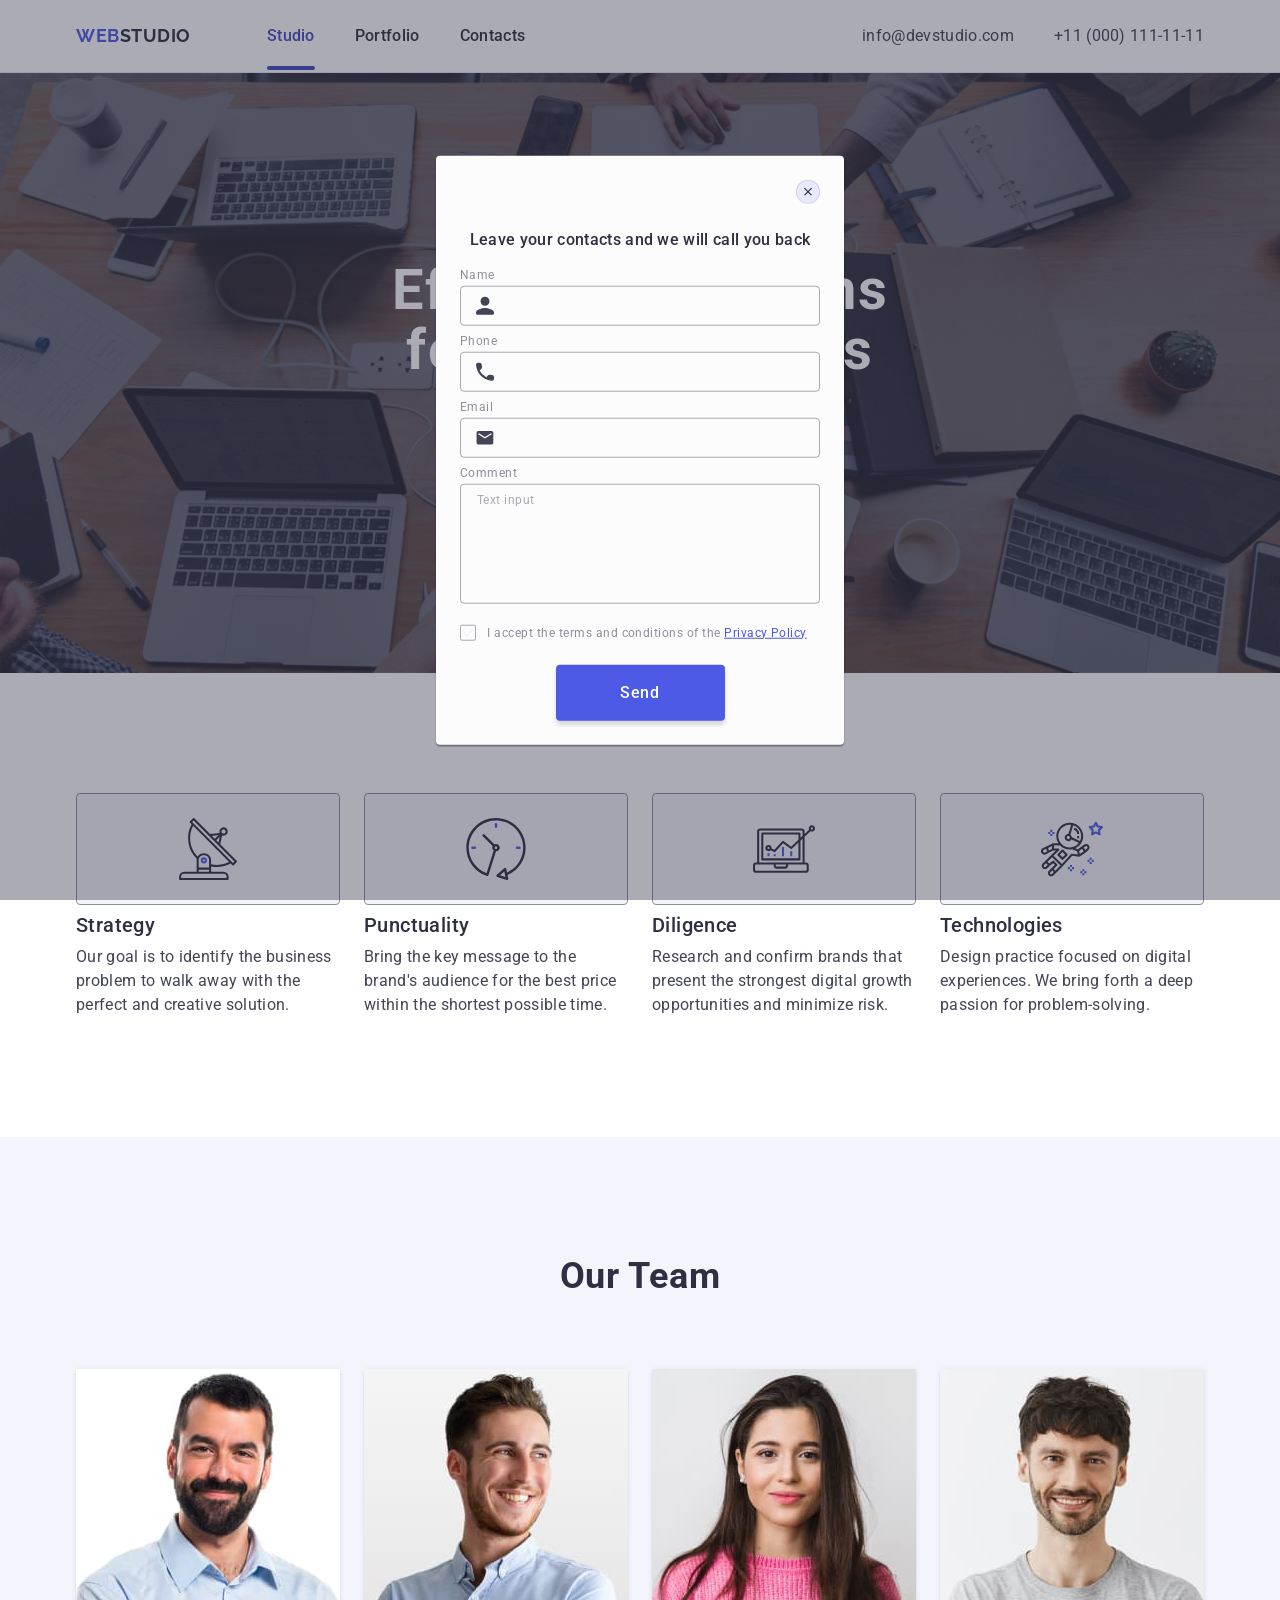
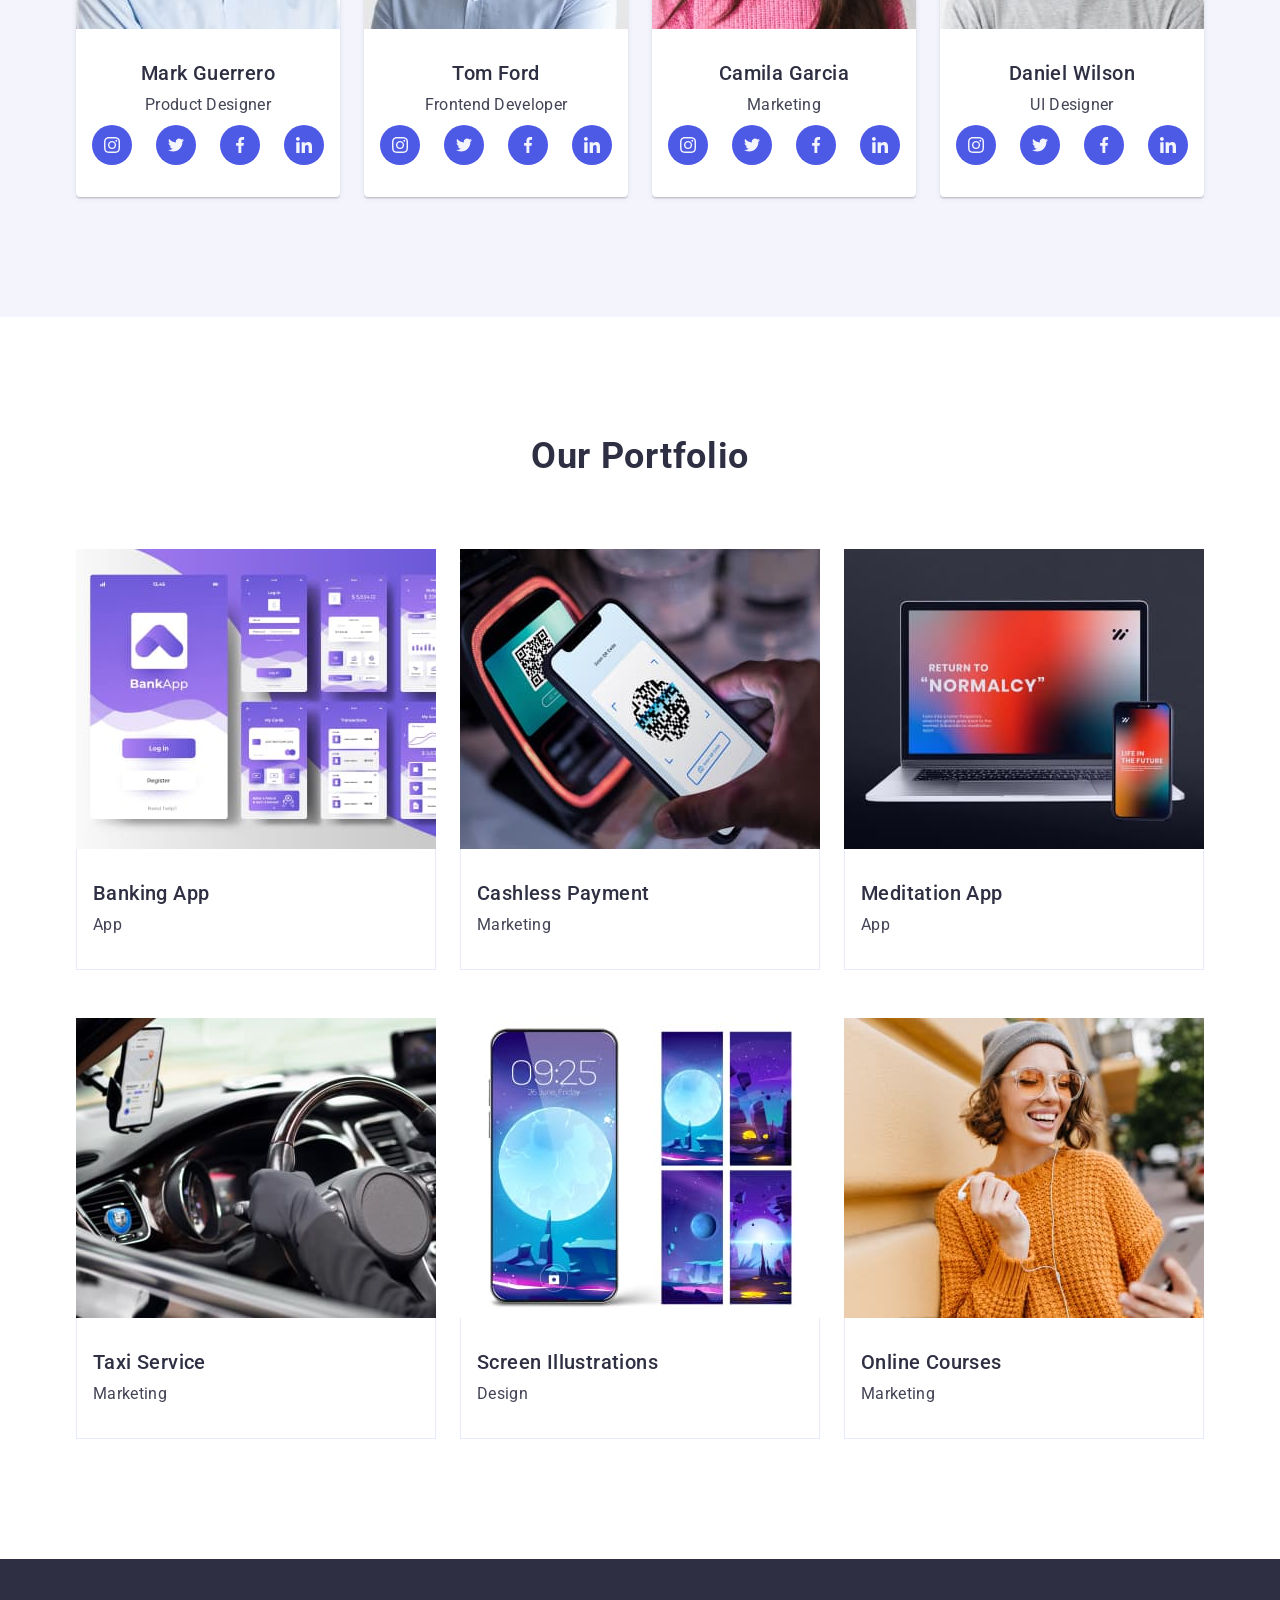
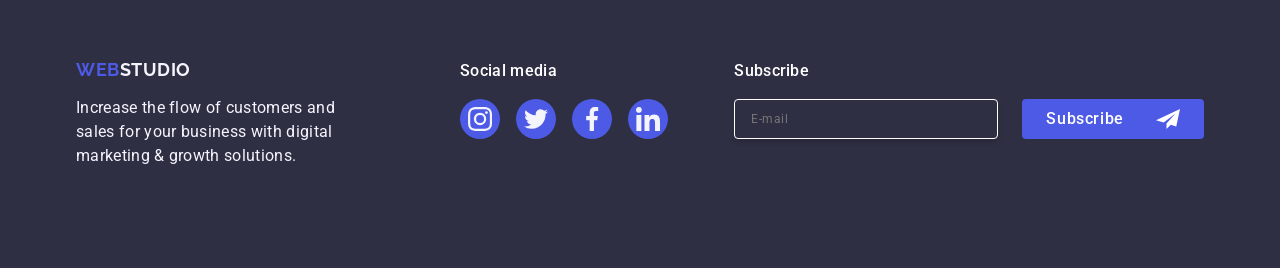
==== index.html @ dcb916d9 "Initial commit" ====
<!DOCTYPE html>
<html lang="en">
<head>
    <meta charset="UTF-8">
    <meta name="viewport" content="width=device-width, initial-scale=1.0">
    <title>Web Studio</title>
    <link rel="preconnect" href="https://fonts.googleapis.com">
    <link rel="preconnect" href="https://fonts.gstatic.com" crossorigin>
    <link href="https://fonts.googleapis.com/css2?family=Raleway:wght@700&family=Roboto:wght@400;500;700&display=swap"
        rel="stylesheet">
    <link rel="stylesheet" href="https://cdnjs.cloudflare.com/ajax/libs/modern-normalize/2.0.0/modern-normalize.min.css"
        integrity="sha512-4xo8blKMVCiXpTaLzQSLSw3KFOVPWhm/TRtuPVc4WG6kUgjH6J03IBuG7JZPkcWMxJ5huwaBpOpnwYElP/m6wg=="
        crossorigin="anonymous" referrerpolicy="no-referrer">
    <link rel="stylesheet" href="./css/styles.css">
</head>

<body>
    
<!--                       header                      -->

    <header class="header">
        <div class="container header-container">
            <nav class="navigation">
                <a class="header-logo" href="./index.html" target="_self">Web<span class="header-logo-color">Studio</span></a>
            
                <ul class="navigation-item">
                    <li class="navigation-list"><a class="navigation-link activ" href="./index.html">Studio</a></li>
                    <li class="navigation-list"><a class="navigation-link" href="">Portfolio</a></li>
                    <li class="navigation-list"><a class="navigation-link" href="">Contacts</a></li>
                </ul>
            </nav>
            
            <address class="address">
                <ul class="address-item">
                    <li class="address-list"><a class="address-link" href="mailto:info@devstudio.com">info@devstudio.com</a></li>
                    <li class="address-list"><a class="address-link" href="tel:+110001111111">+11 (000) 111-11-11</a></li>
                </ul>
            </address>
        </div>

    </header>

<!--                       main                        -->

    <main class="main">

        <section class="solution">

            <div class="container">
                <h1 class="solution-header">Effective Solutions for Your Business</h1>
                <button class="solution-button">Order Service</button>
            </div>

        </section>

        <section class="directions">

            <div class="container">
                <h2 class="directions-header visually-hidden">Directions</h2>
                <ul class="direction-item">
                    <li class="direction-list">
                        <div class="container-svg">
                            <svg class="direction-svg" width="64" height="64">
                                <use href="./images/icons.svg#icon-antenna"></use>
                            </svg>
                        </div>   
                        <h3 class="direction-list-header">Strategy</h3>
                        <p class="direction-list-paragraph">Our goal is to identify the business problem to walk away with the perfect and creative solution.</p>
                    </li>
                    <li class="direction-list">
                        <div class="container-svg">
                            <svg class="direction-svg" width="64" height="64">
                                <use href="./images/icons.svg#icon-clock"></use>
                            </svg>
                        </div>
                        <h3 class="direction-list-header">Punctuality</h3>
                        <p class="direction-list-paragraph">Bring the key message to the brand's audience for the best price within the shortest possible time.</p>
                    </li>
                    <li class="direction-list">
                        <div class="container-svg">
                            <svg class="direction-svg" width="64" height="64">
                                <use href="./images/icons.svg#icon-diagram"></use>
                            </svg>
                        </div>
                        <h3 class="direction-list-header">Diligence</h3>
                        <p class="direction-list-paragraph">Research and confirm brands that present the strongest digital growth opportunities and minimize risk.</p>
                    </li>
                    <li class="direction-list">
                        <div class="container-svg">
                            <svg class="direction-svg" width="64" height="64">
                                <use href="./images/icons.svg#icon-astronaut"></use>
                            </svg>
                        </div>
                        <h3 class="direction-list-header">Technologies</h3>
                        <p class="direction-list-paragraph">Design practice focused on digital experiences. We bring forth a deep passion for problem-solving.</p>
                    </li>
                </ul>
            </div>
        
        </section>
        
        <section class="team">
        
            <div class="container">
                <h2 class="team-header">Our Team</h2>
                <ul class="team-item">
                    <li class="team-list">
                        <img class="team-imagi" src="./images/MarkGuerrero.jpg" alt="Photo Mark Guerrero" width="264" height="260">
                        <div class="tem-profession-container">
                            <h3 class="team-list-header">Mark Guerrero</h3>
                            <p class="team-list-paragraph">Product Designer</p>
                            <ul class="team-item-svg">
                                <li class="team-list-svg">
                                    <a href="" class="team-link">
                                        <svg class="team-svg" width="16" height="16">
                                            <use href="./images/icons.svg#icon-instagram"></use>
                                        </svg>
                                    </a>
                                </li>
                                <li class="team-list-svg">
                                    <a href="" class="team-link">
                                        <svg class="team-svg" width="16" height="16">
                                            <use href="./images/icons.svg#icon-twitter"></use>
                                        </svg>
                                    </a>
                                </li>
                                <li class="team-list-svg">
                                    <a href="" class="team-link">
                                        <svg class="team-svg" width="16" height="16">
                                            <use href="./images/icons.svg#icon-facebook"></use>
                                        </svg>
                                    </a>
                                </li>
                                <li class="team-list-svg">
                                    <a href="" class="team-link">
                                        <svg class="team-svg" width="16" height="16">
                                            <use href="./images/icons.svg#icon-linkedin"></use>
                                        </svg>
                                    </a>
                                </li>
                            </ul>
                        </div>
                        
                    </li>
                    <li class="team-list">
                        <img class="team-imagi" src="./images/TomFord.jpg" alt="Photo Tom Ford" width="264" height="260">
                        <div class="tem-profession-container">
                            <h3 class="team-list-header">Tom Ford</h3>
                            <p class="team-list-paragraph">Frontend Developer</p>
                            <ul class="team-item-svg">
                                <li class="team-list-svg">
                                    <a href="" class="team-link">
                                        <svg class="team-svg" width="16" height="16">
                                            <use href="./images/icons.svg#icon-instagram"></use>
                                        </svg>
                                    </a>
                                </li>
                                <li class="team-list-svg">
                                    <a href="" class="team-link">
                                        <svg class="team-svg" width="16" height="16">
                                            <use href="./images/icons.svg#icon-twitter"></use>
                                        </svg>
                                    </a>
                                </li>
                                <li class="team-list-svg">
                                    <a href="" class="team-link">
                                        <svg class="team-svg" width="16" height="16">
                                            <use href="./images/icons.svg#icon-facebook"></use>
                                        </svg>
                                    </a>
                                </li>
                                <li class="team-list-svg">
                                    <a href="" class="team-link">
                                        <svg class="team-svg" width="16" height="16">
                                            <use href="./images/icons.svg#icon-linkedin"></use>
                                        </svg>
                                    </a>
                                </li>
                            </ul>
                        </div>
                        
                    </li>
                    <li class="team-list">
                        <img class="team-imagi" src="./images/CamilaGarcia.jpg" alt="Photo Camila Garcia" width="264" height="260">
                        <div class="tem-profession-container">
                            <h3 class="team-list-header">Camila Garcia</h3>
                            <p class="team-list-paragraph">Marketing</p>
                            <ul class="team-item-svg">
                                <li class="team-list-svg">
                                    <a href="" class="team-link">
                                        <svg class="team-svg" width="16" height="16">
                                            <use href="./images/icons.svg#icon-instagram"></use>
                                        </svg>
                                    </a>
                                </li>
                                <li class="team-list-svg">
                                    <a href="" class="team-link">
                                        <svg class="team-svg" width="16" height="16">
                                            <use href="./images/icons.svg#icon-twitter"></use>
                                        </svg>
                                    </a>
                                </li>
                                <li class="team-list-svg">
                                    <a href="" class="team-link">
                                        <svg class="team-svg" width="16" height="16">
                                            <use href="./images/icons.svg#icon-facebook"></use>
                                        </svg>
                                    </a>
                                </li>
                                <li class="team-list-svg">
                                    <a href="" class="team-link">
                                        <svg class="team-svg" width="16" height="16">
                                            <use href="./images/icons.svg#icon-linkedin"></use>
                                        </svg>
                                    </a>
                                </li>
                            </ul>
                        </div>
                        
                    </li>
                    <li class="team-list">
                        <img class="team-imagi" src="./images/DanielWilson.jpg" alt="Photo Daniel Wilson" width="264" height="260">
                        <div class="tem-profession-container">
                            <h3 class="team-list-header">Daniel Wilson</h3>
                            <p class="team-list-paragraph">UI Designer</p>
                            <ul class="team-item-svg">
                                <li class="team-list-svg">
                                    <a href="" class="team-link">
                                        <svg class="team-svg" width="16" height="16">
                                            <use href="./images/icons.svg#icon-instagram"></use>
                                        </svg>
                                    </a>
                                </li>
                                <li class="team-list-svg">
                                    <a href="" class="team-link">
                                        <svg class="team-svg" width="16" height="16">
                                            <use href="./images/icons.svg#icon-twitter"></use>
                                        </svg>
                                    </a>
                                </li>
                                <li class="team-list-svg">
                                    <a href="" class="team-link">
                                        <svg class="team-svg" width="16" height="16">
                                            <use href="./images/icons.svg#icon-facebook"></use>
                                        </svg>
                                    </a>
                                </li>
                                <li class="team-list-svg">
                                    <a href="" class="team-link">
                                        <svg class="team-svg" width="16" height="16">
                                            <use href="./images/icons.svg#icon-linkedin"></use>
                                        </svg>
                                    </a>
                                </li>
                            </ul>
                        </div>
                        
                    </li>
                </ul>
            </div>

        </section>

        <section class="portfolio">

            <div class="container">
                <h2 class="portfolio-header">Our Portfolio</h2>
                <ul class="portfolio-item">
                    <li class="portfolio-list">
                        <div class="portfolio-wrapper">
                            <img src="./images/BankingApp.jpg" alt="Photo Banking App" width="360" height="300">
                            <p class="overlay">
                                14 Stylish and User-Friendly App Design Concepts · Task Manager App · Calorie Tracker App · Exotic Fruit Ecommerce
                                App · Cloud Storage App
                            </p>
                        </div>
                        <div class="portfolio-apps-container">
                            <h3 class="portfolio-list-header">Banking App</h3>
                            <p class="portfolio-list-paragraph">App</p>
                        </div>
                    </li>
                    <li class="portfolio-list">
                        <div class="portfolio-wrapper">
                            <img src="./images/CashlessPayment.jpg" alt="Photo Cashless Payment" width="360" height="300">
                            <p class="overlay">
                                14 Stylish and User-Friendly App Design Concepts · Task Manager App · Calorie Tracker App · Exotic Fruit Ecommerce
                                App · Cloud Storage App
                            </p>
                        </div>
                        <div class="portfolio-apps-container">
                            <h3 class="portfolio-list-header">Cashless Payment</h3>
                            <p class="portfolio-list-paragraph">Marketing</p>
                        </div>
                    </li>
                    <li class="portfolio-list">
                        <div class="portfolio-wrapper">
                            <img src="./images/MeditationApp.jpg" alt="Photo Meditation App" width="360" height="300">
                            <p class="overlay">
                                14 Stylish and User-Friendly App Design Concepts · Task Manager App · Calorie Tracker App · Exotic Fruit Ecommerce
                                App · Cloud Storage App
                            </p>
                        </div>
                        <div class="portfolio-apps-container">
                            <h3 class="portfolio-list-header">Meditation App</h3>
                            <p class="portfolio-list-paragraph">App</p>
                        </div>
                    </li>
                    <li class="portfolio-list">
                        <div class="portfolio-wrapper">
                            <img src="./images/TaxiService.jpg" alt="Photo Taxi Service" width="360" height="300">
                            <p class="overlay">
                                14 Stylish and User-Friendly App Design Concepts · Task Manager App · Calorie Tracker App · Exotic Fruit Ecommerce
                                App · Cloud Storage App
                            </p>
                        </div>
                        <div class="portfolio-apps-container">
                            <h3 class="portfolio-list-header">Taxi Service</h3>
                            <p class="portfolio-list-paragraph">Marketing</p>
                        </div>
                    </li>
                    <li class="portfolio-list">
                       <div class="portfolio-wrapper">
                        <img src="./images/ScreenIllustrations.jpg" alt="Photo Screen Illustrations" width="360" height="300">
                        <p class="overlay">
                            14 Stylish and User-Friendly App Design Concepts · Task Manager App · Calorie Tracker App · Exotic Fruit Ecommerce
                            App · Cloud Storage App
                        </p>
                       </div>
                        <div class="portfolio-apps-container">
                            <h3 class="portfolio-list-header">Screen Illustrations</h3>
                            <p class="portfolio-list-paragraph">Design</p>
                        </div>
                    </li>
                    <li class="portfolio-list">
                       <div class="portfolio-wrapper">
                        <img src="./images/OnlineCourses.jpg" alt="Photo Online Courses" width="360" height="300">
                        <p class="overlay">
                            14 Stylish and User-Friendly App Design Concepts · Task Manager App · Calorie Tracker App · Exotic Fruit Ecommerce
                            App · Cloud Storage App
                        </p>
                       </div>
                        <div class="portfolio-apps-container">
                            <h3 class="portfolio-list-header">Online Courses</h3>
                            <p class="portfolio-list-paragraph">Marketing</p>
                        </div>
                    </li>
                </ul>
            </div>

        </section>

    </main>

<!--                       footer                       -->

    <footer class="footer">
        <div class="container container-footer">
            <div class="footer-container-logo">
                <a class="footer-logo" href="./index.html" target="_self">Web<span class="footer-logo-color">Studio</span></a>
                <p class="footer-paragraph">
                Increase the flow of customers and
                sales for your business with digital
                marketing & growth solutions.
                </p>
            </div>

            <div class="footer-social">
                <p class="footer-paragraph-social">Social media</p>
                <ul class="footer-item-svg">
                    <li class="footer-list-svg">
                        <a href="" class="footer-link">
                            <svg class="footer-svg" width="24" height="24">
                                <use href="./images/icons.svg#icon-instagram"></use>
                            </svg>
                        </a>
                    </li>
                    <li class="footer-list-svg">
                        <a href="" class="footer-link">
                            <svg class="footer-svg" width="24" height="24">
                                <use href="./images/icons.svg#icon-twitter"></use>
                            </svg>
                        </a>
                    </li>
                    <li class="footer-list-svg">
                        <a href="" class="footer-link">
                            <svg class="footer-svg" width="24" height="24">
                                <use href="./images/icons.svg#icon-facebook"></use>
                            </svg>
                        </a>
                    </li>
                    <li class="footer-list-svg">
                        <a href="" class="footer-link">
                            <svg class="footer-svg" width="24" height="24">
                                <use href="./images/icons.svg#icon-linkedin"></use>
                            </svg>
                        </a>
                    </li>
                </ul>
            </div>
<!--                       footer form                         -->

            <div class="footer-sabscribe">
                <p class="sabscribe-paragraph">Subscribe</p>
                <form class="sabscribe-form" name="sabscribe">
                    <label class="subscribe-label">
                        <input class="subscribe-input" name="user-email" type="email" placeholder="E-mail">
                    </label>
                    <button class="subscribe-button" type="submit">Subscribe
                        <svg class="subscribe-icon" width="24" height="24">
                          <use href="./images/icons.svg#icon-Frame"></use>
                        </svg>
                    </button>
                </form>
            </div>
        </div>
       

    </footer>

<!--                       modal window                      -->

    <div class="backdrop is-open">
        <div class="modal">
            <button class="modal-button" type="button" aria-label="modal close batton">
                <svg class="modal-button-icon" width="8" height="8">
                  <use href="./images/icons.svg#icon-close"></use>
                </svg>
            </button>
            <p class="modal-paragraph">Leave your contacts and we will call you back</p>
       
            <form class="modal-form" name="modal" novalidate autocomplete="off" method="post">
                <div class="form-field">
                    <label class="form-label" for="user-name">Name</label>
                    <div class="input-field">
                        <input class="form-input" type="text" name="user-name" id="user-name" minlength="3" required />
                        <svg class="form-icon" width="18" height="24">
                            <use href="./images/icons.svg#icon-User"></use>
                        </svg>
                    </div>
                </div>
                <div class="form-field">
                    <label class="form-label" for="user-tel">Phone</label>
                    <div class="input-field">
                        <input class="form-input" type="tel" name="user-tel" id="user-tel" />
                        <svg class="form-icon" width="18" height="24">
                            <use href="./images/icons.svg#icon-Telephone"></use>
                        </svg>
                    </div>
                </div>
                <div class="form-field">
                    <label class="form-label" for="user-emil">Email</label>
                    <div class="input-field">
                        <input class="form-input" type="email" name="user-emil" id="user-emil" />
                        <svg class="form-icon" width="18" height="24">
                            <use href="./images/icons.svg#icon-Mail"></use>
                        </svg>
                    </div>
                </div>
                <div class="form-field">
                    <label class="form-label" for="user-comment">Comment</label>
                    <textarea class="form-input form-textarea" name="user-comment" id="user-comment" rows="7"
                        placeholder="Text input"></textarea>
                </div>
            
                <!-- Checkbox -->
            
                <div class="agreement">
                    <input type="checkbox" name="user-privacy" id="user-privacy" required value="true"
                        class="form-checkbox visually-hidden" />
                    <label class="form-label checkbox" for="user-privacy">
                        <span class="checkbox-icon">
                            <svg class="checkbox-icon-check" width="10" height="8">
                                <use href="./images/icons.svg#icon-Done"></use>
                            </svg>
                        </span>
                        I accept the terms and conditions of the
                        <a class="modal-link" href="">Privacy Policy</a>
                    </label>
                </div>
            
                <button class="modal-button-bottom" type="submit">Send</button>
            </form>
        </div>
    </div>

</body>
</html>
---- css/styles.css ----
/*  global style    */

*,
*::before,
*::after {
    box-sizing: border-box;
}

h1,
h2,
h3,
h4,
h5,
h6,
p {
    margin-top: 0;
    margin-bottom: 0;
}

ul,
ol {
    list-style-type: none;
    margin-top: 0;
    margin-bottom: 0;
    padding-left: 0;
}

a {
    color: currentColor;
    text-decoration: none;
}

.container {
    width: 1158px;
    margin: 0 auto;
    padding: 0 15px;
}

img {
    display: block;
    object-fit: cover;
}

body {
    font-family: "Roboto", sans-serif;
    color: #434455;
    background-color: #ffffff;
}


/*          header        */

.header {
    border-bottom: 1px solid #e7e9fc;
    box-shadow: 0px 1px 6px 0px rgba(46, 47, 66, 0.08), 0px 1px 1px 0px rgba(46, 47, 66, 0.16), 0px 2px 1px 0px rgba(46, 47, 66, 0.08);
}

.header-container {
    display: flex;
    align-items: center;
}

.navigation {
    display: flex;
    align-items: center;
    margin-right: auto;
}

.header-logo {
    font-family: "Raleway", sans-serif;
    font-weight: 700;
    font-size: 18px; 
    line-height: 1.17;
    letter-spacing: 0.03em;
    text-transform: uppercase;
    color: #4d5ae5;
    margin-right: 76px;
}

.header-logo-color {
    color: #2e2f42;
}

.navigation-item {
    display: flex;
    gap: 40px;
   
}

.navigation-link {
    position: relative;
    font-weight: 500;
    font-size: 16px;
    line-height: 1.5;
    letter-spacing: 0.02em;
    color: #2e2f42;
    padding: 24px 0;
    transition: color 250ms cubic-bezier(0.4, 0, 0.2, 1);
}

.navigation-list .navigation-link:hover,
.navigation-list .navigation-link:focus {
    color: #404bbf;
}

.navigation-link.activ {
    color: #404bbf;
}

.navigation-link.activ::after {
    content: "";
    position: absolute;
    bottom: -1px;
    display: block;
    width: 100%;
    height: 4px;
    border-radius: 2px;
    background: #404BBF;
}

.address {
    font-style: normal;
}

.address-item {
    display: flex;
    gap: 40px;
}

.address-list {
    padding: 24px 0;
}

.address-link {
    font-size: 16px;
    line-height: 1.5;
    letter-spacing: 0.02em;
    color: #434455;
    transition: color 250ms cubic-bezier(0.4, 0, 0.2, 1);
}

.address-list .address-link:hover,
.address-list .address-link:focus {
    color:#404bbf;
}

/*            main                */
/*       solution-section         */

.solution {
    background-color: #2e2f42;
    padding: 188px 0;
    background-image: linear-gradient(rgba(46, 47, 66, 0.70), rgba(46, 47, 66, 0.70)), url(../images/hero.jpg);
    max-width: 1440px;
    background-repeat: no-repeat;
    background-position: center;
    background-size: cover;
    margin: 0 auto;
}

.solution-header {
    font-size: 56px;
    line-height: 1.07;
    text-align: center;
    letter-spacing: 0.02em;
    color: #ffffff;
    max-width: 496px;
    margin: 0 auto;
}

.solution-button {
    background-color: #4D5AE5;
    font-family: "Roboto", sans-serif;
    font-weight: 500;
    font-size: 16px;
    line-height: 1.5;
    letter-spacing: 0.04em;
    color: #ffffff;
    cursor: pointer;
    min-width: 169px;
    height: 56px;
    border: none;
    border-radius: 4px;
    display: block;
    margin: 0 auto;
    margin-top: 48px;
    transition: background-color 250ms cubic-bezier(0.4, 0, 0.2, 1);
}

.solution-button:hover,
.solution-button:focus {
    background-color: #404BBF;
}

/*       directions-section         */

.directions {
    padding: 120px 0;
}

.visually-hidden {
    position: absolute;
    width: 1px;
    height: 1px;
    margin: -1px;
    border: 0;
    padding: 0;

    white-space: nowrap;
    clip-path: inset(100%);
    clip: rect(0 0 0 0);
    overflow: hidden;
}

.direction-item {
    display: flex;
    gap: 24px;
}

.direction-list {
    width: calc((100% - 72px) / 4);
}

.container-svg {
    width: 264px;
    height: 112px;
    border-radius: 4px;
    border: 1px solid #8E8F99;
    background:#F4F4FD;
    margin-bottom: 8px;
    padding: 24px 100px;
    display: flex;
    align-items: center;
    justify-content: center;
}

.direction-list-header {
    font-weight: 500;
    font-size: 20px;
    line-height: 1.2;
    letter-spacing: 0.02em;
    color: #2e2f42;
    margin-bottom: 8px;
}

.direction-list-paragraph {
    font-size: 16px;
    line-height: 1.5;
    letter-spacing: 0.02em;
    color: #434455;
}

/*             team-section           */

.team {
    background-color: #F4F4FD;
    padding: 120px 0;
}

.team-header {
    font-size: 36px;
    line-height: 1.11;
    text-align: center;
    letter-spacing: 0.02em;
    text-transform: capitalize;
    color: #2e2f42;
    margin-bottom: 72px;
}

.team-item {
    display: flex;
    gap: 24px;
}

.team-list {
    background-color: #ffffff;
    width: calc((100% - 72px) / 4);
    border-radius: 0px 0px 4px 4px;
    box-shadow: 0px 2px 1px 0px rgba(46, 47, 66, 0.08), 0px 1px 1px 0px rgba(46, 47, 66, 0.16), 0px 1px 6px 0px rgba(46, 47, 66, 0.08);
}

.tem-profession-container {
padding: 32px 0;
}

.team-list-header {
    font-weight: 500;
    font-size: 20px;
    line-height: 1.2;
    letter-spacing: 0.02em;
    color: #2e2f42;
    text-align: center;
    margin-bottom: 8px;
}

.team-list-paragraph {
    font-size: 16px;
    line-height: 1.5;
    letter-spacing: 0.02em;
    text-align: center;
}

.team-item-svg {
    display: flex;
    justify-content: center;
    align-items: center;
    gap: 24px;
    margin-top: 8px;
}

.team-list-svg {
    width: 40px;
    height: 40px;
}

.team-link {
    display: flex;
    width: 100%;
    height: 100%;
    background-color: #4D5AE5;
    border-radius: 50%;
    justify-content: center;
    align-items: center;
    transition: background-color 250ms cubic-bezier(0.4, 0, 0.2, 1);
}

.team-link:hover,
.team-link:focus {
    background-color: #404BBF;
}

.team-svg {
    fill: #f4f4fd;
}

/*         portfolio-section           */

.portfolio {
    padding: 120px 0;
}

.portfolio-item {
    display: flex;
    flex-wrap: wrap;
    column-gap: 24px;
    row-gap: 48px;
}

.portfolio-list {
    width: calc((100% - 48px) / 3);
    transition: box-shadow 250ms cubic-bezier(0.4, 0, 0.2, 1);
}

.portfolio-list:hover {
    box-shadow:0px 1px 6px rgba(46, 47, 66, 0.08),
        0px 1px 1px rgba(46, 47, 66, 0.16),
        0px 2px 1px rgba(46, 47, 66, 0.08);
        transform: translateY(0%)
}

.portfolio-wrapper {
    position: relative;
    overflow: hidden;
}

.overlay {
    position: absolute;
    top: 0;
    color: #F4F4FD;
    font-size: 16px;
    line-height: 1.5;
    letter-spacing: 0.02em;
    padding: 40px 32px;
    display: flex;
    align-items: center;
    justify-content: center;
    width: 100%;
    height: 100%;
    background-color: #4D5AE5;
    transform: translateY(100%);
    transition: transform 250ms cubic-bezier(0.4, 0, 0.2, 1);
}

.portfolio-list:hover .overlay {
    transform: translateY(0);
}

.portfolio-apps-container {
    padding: 32px 16px;
    border: 1px solid #e7e9fc;
    border-top: none;
}

.portfolio-header {
    font-size: 36px;
    line-height: 1.11;
    text-align: center;
    letter-spacing: 0.02em;
    text-transform: capitalize;
    color: #2e2f42;
    margin-bottom: 72px;
}

.portfolio-list-header {
    font-weight: 500;
        font-size: 20px;
        line-height: 1.2;
        letter-spacing: 0.02em;
        color: #2e2f42;
        margin-bottom: 8px
}

.portfolio-list-paragraph {
    font-size: 16px;
    line-height: 1.5;
    letter-spacing: 0.02em;
}

/*               footer                */

.footer {
    background-color: #2e2f42;
    padding: 100px 0;
}

.container-footer {
    display: flex;
    align-items: baseline;
}

.footer-container-logo {
    margin-right: 120px;
}

.footer-logo {
    font-family: "Raleway", sans-serif;
    font-weight: 700;
    font-size: 18px;
    line-height: 1.17;
    letter-spacing: 0.03em;
    text-transform: uppercase;
    color: #4d5ae5;
    display: inline-block;
    margin-bottom: 16px;    
}

.footer-logo-color {
    color: #f4f4fd;
}

.footer-paragraph {
    line-height: 1.5;
    letter-spacing: 0.02em;
    color: #F4F4FD;
    max-width: 264px;
}

.footer-social {
    margin-right: auto;
}

.footer-paragraph-social {
    color:#FFF;
    font-size: 16px;
    font-style: normal;
    font-weight: 500;
    line-height: 1.5;
    letter-spacing: 0.02em;
    margin-bottom: 16px;
}

.footer-item-svg {
    display: flex;
    justify-content: center;
    align-items: center;
    gap: 16px;
}

.footer-list-svg {
    width: 40px;
    height: 40px;
}

.footer-link {
    display: flex;
    width: 100%;
    height: 100%;
    background-color: #4D5AE5;
    border-radius: 50%;
    justify-content: center;
    align-items: center;
    transition: background-color 250ms cubic-bezier(0.4, 0, 0.2, 1);
}

.footer-link:hover,
.footer-link:focus {
    background-color: #31D0AA;
}

.footer-svg {
    fill: #f4f4fd;
}

.footer-sabscribe {
    display: flex;
    flex-direction: column;
}

.sabscribe-paragraph {
    margin-bottom: 16px;
    font-weight: 500;
    font-size: 16px;
    line-height: 1.5;
    letter-spacing: 0.02em;
    color: #FFFFFF;
}

.sabscribe-form {
    display: flex;
    align-items: center;
    gap: 24px;
}

.subscribe-label {
   
}

.subscribe-input {
    width: 264px;
    height: 40px;
    outline: transparent;
    border-radius: 4px;
    border: 1px solid #FFF;
    box-shadow: 0px 4px 4px 0px rgba(0, 0, 0, 0.15);
    background-color: transparent;
    color: #FFF;
    font-size: 12px;
    font-weight: 400;
    line-height: 2;
    letter-spacing: 0.04em;
    padding: 8px 16px;
}

.subscribe-button {
    font-family: "Roboto", sans-serif;
    font-weight: 500;
    font-size: 16px;
    line-height: 1.5;
    letter-spacing: 0.04em;
    color: #ffffff;
    cursor: pointer;
    border: none;
    min-width: 165px;
    height: 40px;
    display: flex;
    padding: 8px 24px;
    justify-content: center;
    align-items: center;
    gap: 16px;
    border-radius: 4px;
    background: #4D5AE5;
}

.subscribe-button:hover,
.subscribe-button:focus {
    background-color: #31D0AA;
}

.subscribe-icon {
    margin-left: 16px;
}

/*              backdrop               */

.backdrop {
    position: fixed;
    top: 0;
    left: 0;
    display: flex;
    align-items: center;
    justify-content: center;
    width: 100%;
    height: 100%;
    background-color: rgba(46, 47, 66, 0.4);
    transition: opacity 250ms cubic-bezier(0.4, 0, 0.2, 1),
    visibility 250ms cubic-bezier(0.4, 0, 0.2, 1);

    opacity: 0;
    visibility: hidden;
    pointer-events: none;
}

.backdrop.is-open {
    opacity: 1;
    visibility: visible;
    pointer-events: initial;
}

.modal {
    min-width: 408px;
    min-height: 584px;
    background-color: #fcfcfc;
    border-radius: 4px;
    padding: 72px 24px 24px;
    box-shadow: 0px 1px 1px rgba(0, 0, 0, 0.14), 0px 1px 3px rgba(0, 0, 0, 0.12),
    0px 2px 1px rgba(0, 0, 0, 0.2);
    
    position: absolute;
    
    top: 50%;
    left: 50%;
    
    transform: translate(-50%, -50%);
    transition: transform 250ms cubic-bezier(0.4, 0, 0.2, 1);
}

.modal-button {
    position: absolute;
    top: 24px;
    right: 24px;
    
    display: flex;
    align-items: center;
    justify-content: center;
    
    padding: 0;
    cursor: pointer;

    min-width: 24px;
    height: 24px;
    
    background-color: #e7e9fc;
    border: 1px solid rgba(0, 0, 0, 0.1);
    border-radius: 50%;
    
    transition: background-color 250ms cubic-bezier(0.4, 0, 0.2, 1),
    border 250ms cubic-bezier(0.4, 0, 0.2, 1);
}

.modal-button-icon {
    fill: #2e2f42;
    transition: fill 250ms cubic-bezier(0.4, 0, 0.2, 1);

}

.modal-button:hover .modal-button-icon,
.modal-button:focus .modal-button-icon {
    border: none;
    fill: #ffffff;
}

.modal-button:hover,
.modal-button:focus {
    background-color: #404bbf;
    border: 0;
}

.modal-paragraph {
    color: #2E2F42;
    text-align: center;
    font-size: 16px;
    font-weight: 500;
    line-height: 1.5;
    letter-spacing: 0.02em;
    margin-bottom: 16px;
}

/*    ---------- form-----------     */

.modal-form {}

.form-field {}

.form-field svg {
    position: absolute;
    outline: none;
}

.form-field {
    margin-bottom: 8px;
}

.modal-form .form-field:nth-child(4) {
    margin-bottom: 16px;
}

/* .modal-form .form-field:not(:last-of-type) {
  margin-bottom: 8px;
}

.modal-form .form-field:last-of-type {
  margin-bottom: 16px;
} */

.modal-form .form-label {
    display: block;
    margin-bottom: 4px;

    font-size: 12px;
    font-weight: 400;
    line-height: 1.17;
    /* 116.667% */
    letter-spacing: 0.48px;
    color: #8e8f99;
}

.input-field {
    position: relative;
    margin-bottom: 8px;
}

.form-input {
    width: 100%;
    height: 40px;
    border-radius: 4px;
    border: 1px solid rgba(46, 47, 66, 0.4);
    background-color: inherit;

    outline: transparent;

    padding: 11px 38px;
    transition: border-color 250ms cubic-bezier(0.4, 0, 0.2, 1);
}

.form-input:focus {
    border-color: #4d5ae5;
}

.form-input:focus+.form-icon {
    fill: #4d5ae5;
}

.form-icon {
    position: absolute;
    left: 16px;
    top: 50%;
    fill: currentColor;

    transform: translateY(-50%);

    transition: fill 250ms cubic-bezier(0.4, 0, 0.2, 1);
}

.form-textarea {
    padding: 8px 16px;
    color: rgba(46, 47, 66, 0.4);
    font-family: Roboto;
    font-size: 12px;
    font-weight: 400;
    line-height: 1.17;
    /* 116.667% */
    letter-spacing: 0.48px;

    height: 120px;
    width: 100%;

    resize: none;
}

.form-textarea::placeholder {
    color: rgba(46, 47, 66, 0.4);
}

/* Checkbox */
.agreement {
    position: relative;
    display: block;
    align-items: center;

    margin-top: 16px;
    margin-bottom: 24px;

    font-size: 12px;
    font-weight: 400;
    line-height: 1.17;
    /* 116.667% */
    letter-spacing: 0.04em;
    color: #8e8f99;
    user-select: none;
}

.form-checkbox {
    margin-right: 8px;
}

.form-label.checkbox {}

.checkbox-icon {
    width: 16px;
    height: 16px;
    border: 1px solid rgba(46, 47, 66, 0.4);
    border-radius: 2px;

    display: inline-flex;
    align-items: center;
    justify-content: center;

    margin-right: 8px;
    border-radius: 2px;
    cursor: pointer;

    fill: transparent;

    transition: background-color 250ms cubic-bezier(0.4, 0, 0.2, 1),
        border 250ms cubic-bezier(0.4, 0, 0.2, 1),
        fill 250ms cubic-bezier(0.4, 0, 0.2, 1);
}

.checkbox-icon-check {
    fill: #f4f4fd;
}

.modal-form .form-checkbox:checked+.form-label .checkbox-icon {
    border: none;
    fill: #f4f4fd;
    background-color: #404bbf;
}

.modal-link {
    text-decoration: underline;
    color: #4d5ae5;
}

.modal-link:hover,
.modal-link:focus {
    color: #404bbf;
}

.modal-button-bottom {
    font-weight: 500;
    letter-spacing: 0.64px;
    color: #fff;
    background-color: #4d5ae5;
    border-radius: 4px;
    box-shadow: 0px 4px 4px 0px rgba(0, 0, 0, 0.15);
    line-height: 1.5;

    min-width: 169px;
    border: none;
    height: 56px;
    display: block;

    margin: auto;
    padding: 0;

    cursor: pointer;

    transition-property: background-color;
    transition-duration: 250ms;
    transition-timing-function: cubic-bezier(0.4, 0, 0.2, 1);
}

.modal-button-bottom:hover,
.modal-button-bottom:focus {
    background-color: #404bbf;
    border: 0;
}
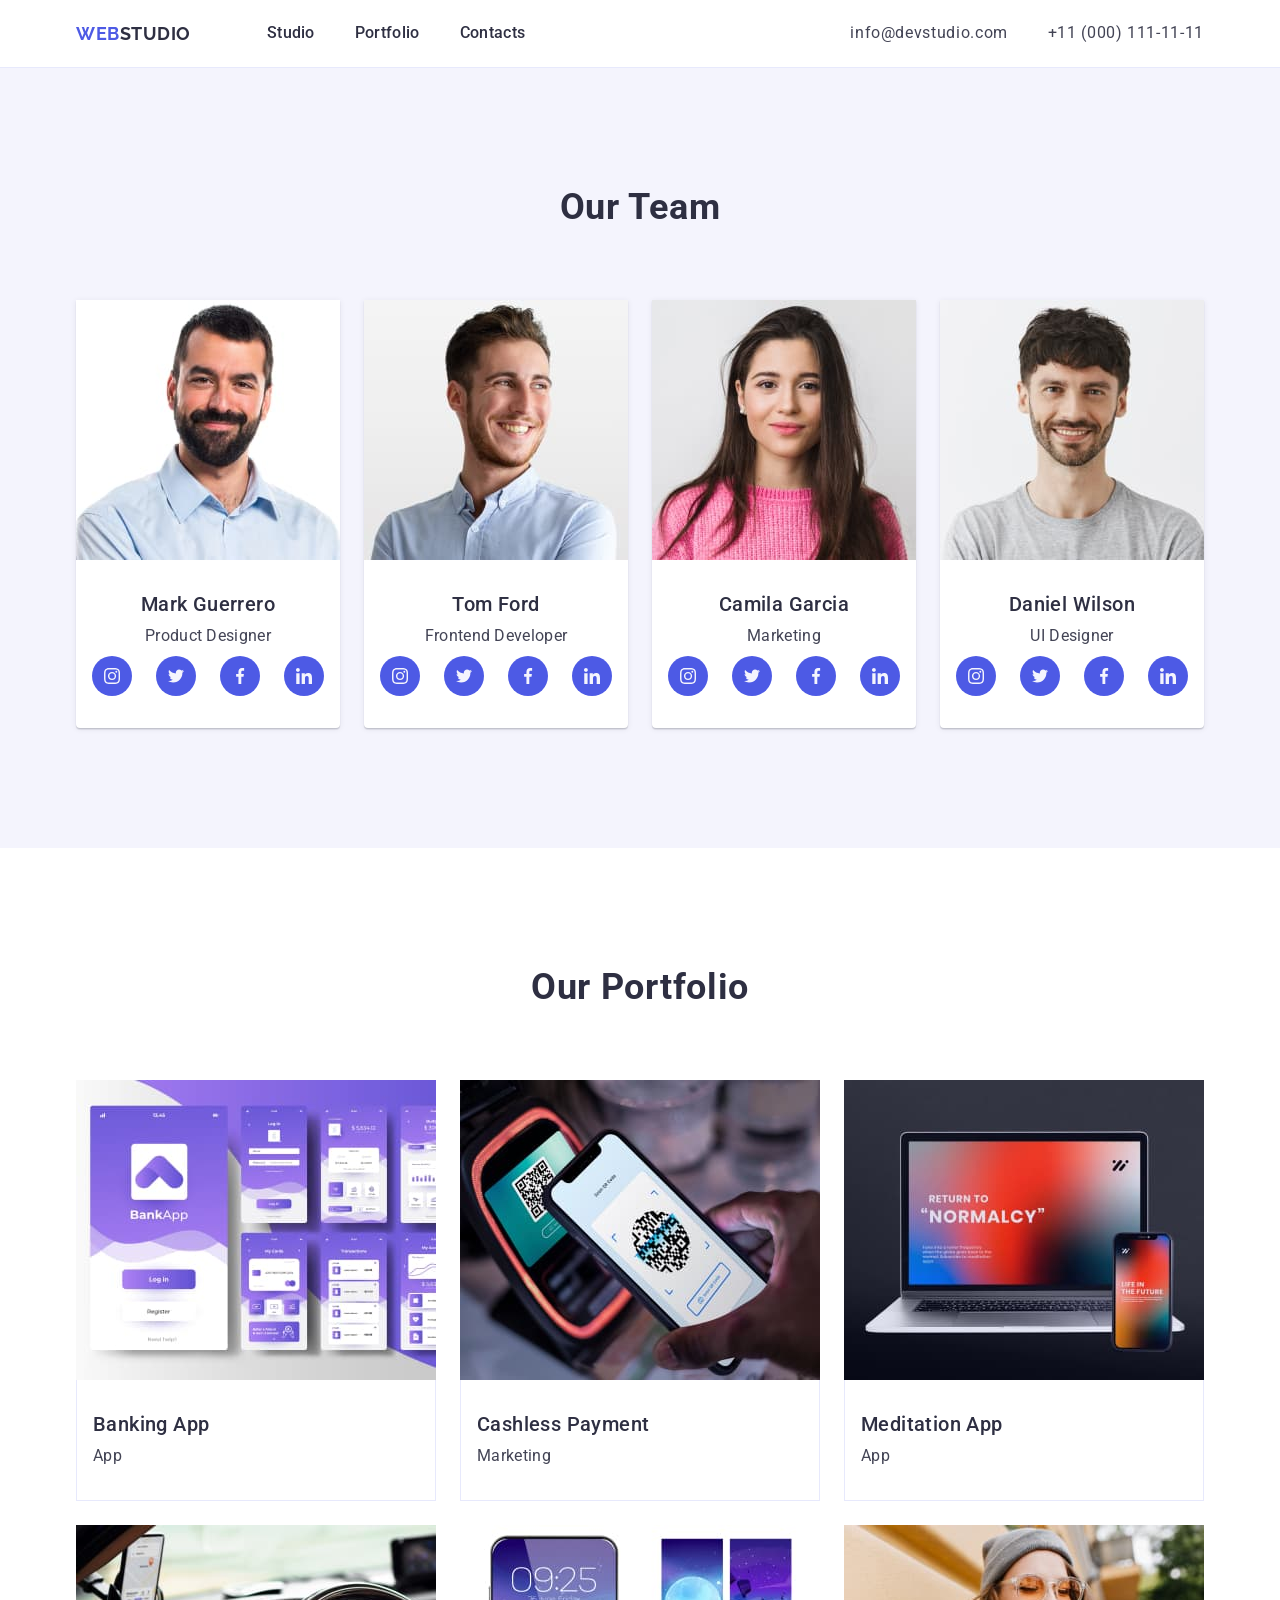
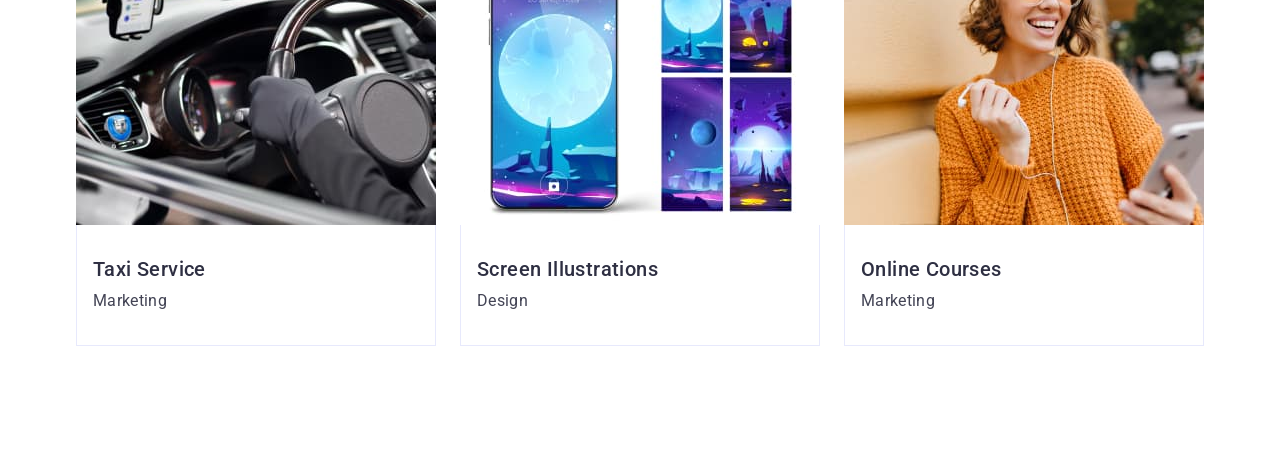
==== commit 05460864: "header finish" ====
--- a/index.html
+++ b/index.html
@@ -36,6 +36,11 @@
                     <li class="address-list"><a class="address-link" href="tel:+110001111111">+11 (000) 111-11-11</a></li>
                 </ul>
             </address>
+            <button class="burger-btn" type="button">
+                <svg class="burger-btn" width="24" height="24">
+                    <use href="./images/icons.svg#icon-heroicons-solid_menu"></use>
+                </svg>
+            </button>
         </div>
 
     </header>
@@ -44,7 +49,7 @@
 
     <main class="main">
 
-        <section class="solution">
+        <section class="solution hide">
 
             <div class="container">
                 <h1 class="solution-header">Effective Solutions for Your Business</h1>
@@ -53,7 +58,7 @@
 
         </section>
 
-        <section class="directions">
+        <section class="directions hide">
 
             <div class="container">
                 <h2 class="directions-header visually-hidden">Directions</h2>
@@ -353,7 +358,7 @@
 
 <!--                       footer                       -->
 
-    <footer class="footer">
+    <footer class="footer hide">
         <div class="container container-footer">
             <div class="footer-container-logo">
                 <a class="footer-logo" href="./index.html" target="_self">Web<span class="footer-logo-color">Studio</span></a>
--- a/css/styles.css
+++ b/css/styles.css
@@ -1,4 +1,7 @@
 /*  global style    */
+.hide {
+    display: none;
+}
 
 *,
 *::before,
@@ -31,9 +34,22 @@
 }
 
 .container {
-    width: 1158px;
+    max-width: 320px;
     margin: 0 auto;
-    padding: 0 15px;
+}
+
+@media only screen and (min-width: 768px) {
+    .container {
+        max-width: 768px;
+  }
+}
+
+@media only screen and (min-width: 1158px) {
+    .container {
+        max-width: 1158px;
+        padding-left: 15px;
+        padding-right: 15px;
+  }
 }
 
 img {
@@ -53,6 +69,13 @@
 .header {
     border-bottom: 1px solid #e7e9fc;
     box-shadow: 0px 1px 6px 0px rgba(46, 47, 66, 0.08), 0px 1px 1px 0px rgba(46, 47, 66, 0.16), 0px 2px 1px 0px rgba(46, 47, 66, 0.08);
+    padding: 17px auto;
+}
+
+@media only screen and (min-width: 768px) {
+.header {
+    padding: 0;
+  }
 }
 
 .header-container {
@@ -61,9 +84,20 @@
 }
 
 .navigation {
+    color: #2e2f42;
+    font-family: Roboto;
+    font-weight: 500;
+    align-items: center;
+    display: flex;
+    justify-content: space-between;
+}
+
+@media only screen and (min-width: 768px) {
+.navigation {
     display: flex;
     align-items: center;
     margin-right: auto;
+  }
 }
 
 .header-logo {
@@ -74,7 +108,19 @@
     letter-spacing: 0.03em;
     text-transform: uppercase;
     color: #4d5ae5;
+    
+}
+
+@media only screen and (min-width: 768px) {
+.header-logo {
+    margin-right: 120px;
+  }
+}
+
+@media only screen and (min-width: 1158px) {
+.header-logo {
     margin-right: 76px;
+  }
 }
 
 .header-logo-color {
@@ -84,7 +130,13 @@
 .navigation-item {
     display: flex;
     gap: 40px;
-   
+    display: none;
+}
+
+@media only screen and (min-width: 768px) {
+.navigation-item {
+    display: flex;
+  }
 }
 
 .navigation-link {
@@ -103,7 +155,7 @@
     color: #404bbf;
 }
 
-.navigation-link.activ {
+.navigation-link .activ {
     color: #404bbf;
 }
 
@@ -116,15 +168,55 @@
     height: 4px;
     border-radius: 2px;
     background: #404BBF;
+
+    position: absolute;
+    transition-property: transform;
+    transform: scaleX(0);
+    transition-duration: 250ms;
+    transition-timing-function: cubic-bezier(0.4, 0, 0.2, 1);
+    display: none;
+}
+
+@media only screen and (min-width: 768px) {
+.navigation-link.activ::after {
+    display: inline-block;
+  }
 }
 
 .address {
     font-style: normal;
 }
 
+@media only screen and (min-width: 768px) {
+.address {
+    display: flex;
+    margin-left: auto;
+  }
+}
+
 .address-item {
-    display: flex;
+    display: none;
     gap: 40px;
+}
+
+@media only screen and (min-width: 768px) {
+.address-item {
+    font-size: 12px;
+    font-weight: 400;
+    line-height: 1.17;
+    letter-spacing: 0.04em;
+    display: flex;
+    flex-direction: column;
+    gap: 12px;
+  }
+}
+
+@media only screen and (min-width: 1158px) {
+.address-item {
+    font-size: 16px;
+    flex-direction: row;
+    gap: 40px;
+  }
 }
 
 .address-list {
@@ -132,16 +224,36 @@
 }
 
 .address-link {
-    font-size: 16px;
-    line-height: 1.5;
-    letter-spacing: 0.02em;
-    color: #434455;
+    padding: 24px 0;
+    text-decoration: none;
     transition: color 250ms cubic-bezier(0.4, 0, 0.2, 1);
+}
+
+@media only screen and (min-width: 768px) {
+.address-link {
+    padding: 0;
+  }
 }
 
 .address-list .address-link:hover,
 .address-list .address-link:focus {
     color:#404bbf;
+}
+
+.burger-btn {
+    background-color: transparent;
+    padding: 0;
+    border: 0;
+    cursor: pointer;
+    display: flex;
+    align-items: center;
+    justify-content: center;
+}
+
+@media screen and (min-width: 768px) {
+    .burger-btn {
+        display: none;
+    }
 }
 
 /*            main                */
@@ -254,7 +366,13 @@
 
 .team {
     background-color: #F4F4FD;
+    padding: 96px 0;
+}
+
+@media only screen and (min-width: 1158px) {
+.team {
     padding: 120px 0;
+  }
 }
 
 .team-header {
@@ -269,12 +387,27 @@
 
 .team-item {
     display: flex;
+    flex-wrap: wrap;
+    gap: 72px;
+}
+
+@media only screen and (min-width: 768px) {
+.team-item {
+    gap: 64px 24px;
+    justify-content: center;
+    align-items: center;
+  }
+}
+
+@media only screen and (min-width: 1158px) {
+.team-item {
     gap: 24px;
+  }
 }
 
 .team-list {
     background-color: #ffffff;
-    width: calc((100% - 72px) / 4);
+    /* width: calc((100% - 72px) / 4); */
     border-radius: 0px 0px 4px 4px;
     box-shadow: 0px 2px 1px 0px rgba(46, 47, 66, 0.08), 0px 1px 1px 0px rgba(46, 47, 66, 0.16), 0px 1px 6px 0px rgba(46, 47, 66, 0.08);
 }
@@ -336,18 +469,39 @@
 /*         portfolio-section           */
 
 .portfolio {
+    padding: 96px 0;
+}
+
+@media only screen and (min-width: 1158px) {
+.portfolio {
     padding: 120px 0;
+  }
 }
 
 .portfolio-item {
     display: flex;
     flex-wrap: wrap;
-    column-gap: 24px;
-    row-gap: 48px;
+    
+    gap: 48px;
+
+    align-items: center;
+    justify-content: center;
+}
+
+@media only screen and (min-width: 768px) {
+.portfolio-item {
+    gap: 72px 24px;
+  }
+}
+
+@media only screen and (min-width: 1158px) {
+.portfolio-item {
+    gap: 24px;
+  }
 }
 
 .portfolio-list {
-    width: calc((100% - 48px) / 3);
+    /* width: calc((100% - 48px) / 3); */
     transition: box-shadow 250ms cubic-bezier(0.4, 0, 0.2, 1);
 }
 
@@ -590,7 +744,7 @@
     pointer-events: none;
 }
 
-.backdrop.is-open {
+.backdrop.is-ope {
     opacity: 1;
     visibility: visible;
     pointer-events: initial;
@@ -854,4 +1008,4 @@
 .modal-button-bottom:focus {
     background-color: #404bbf;
     border: 0;
-}+}
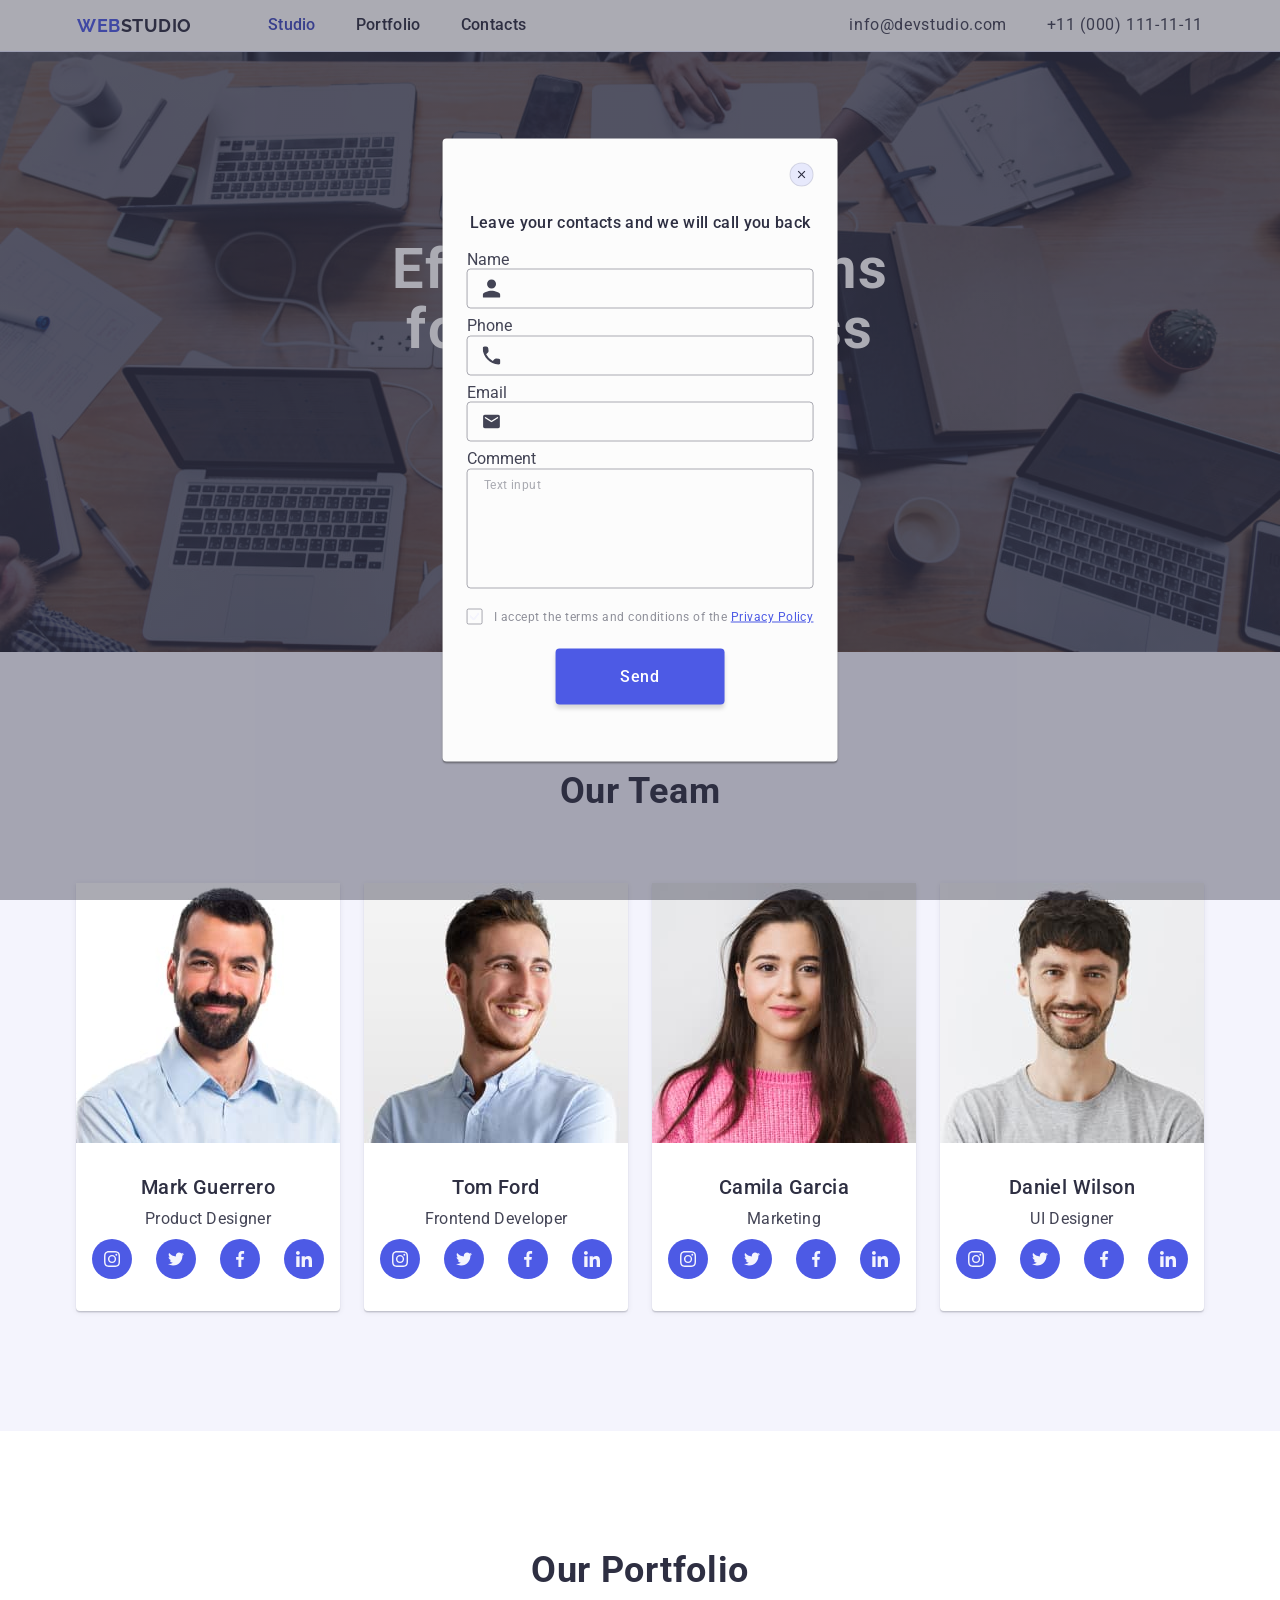
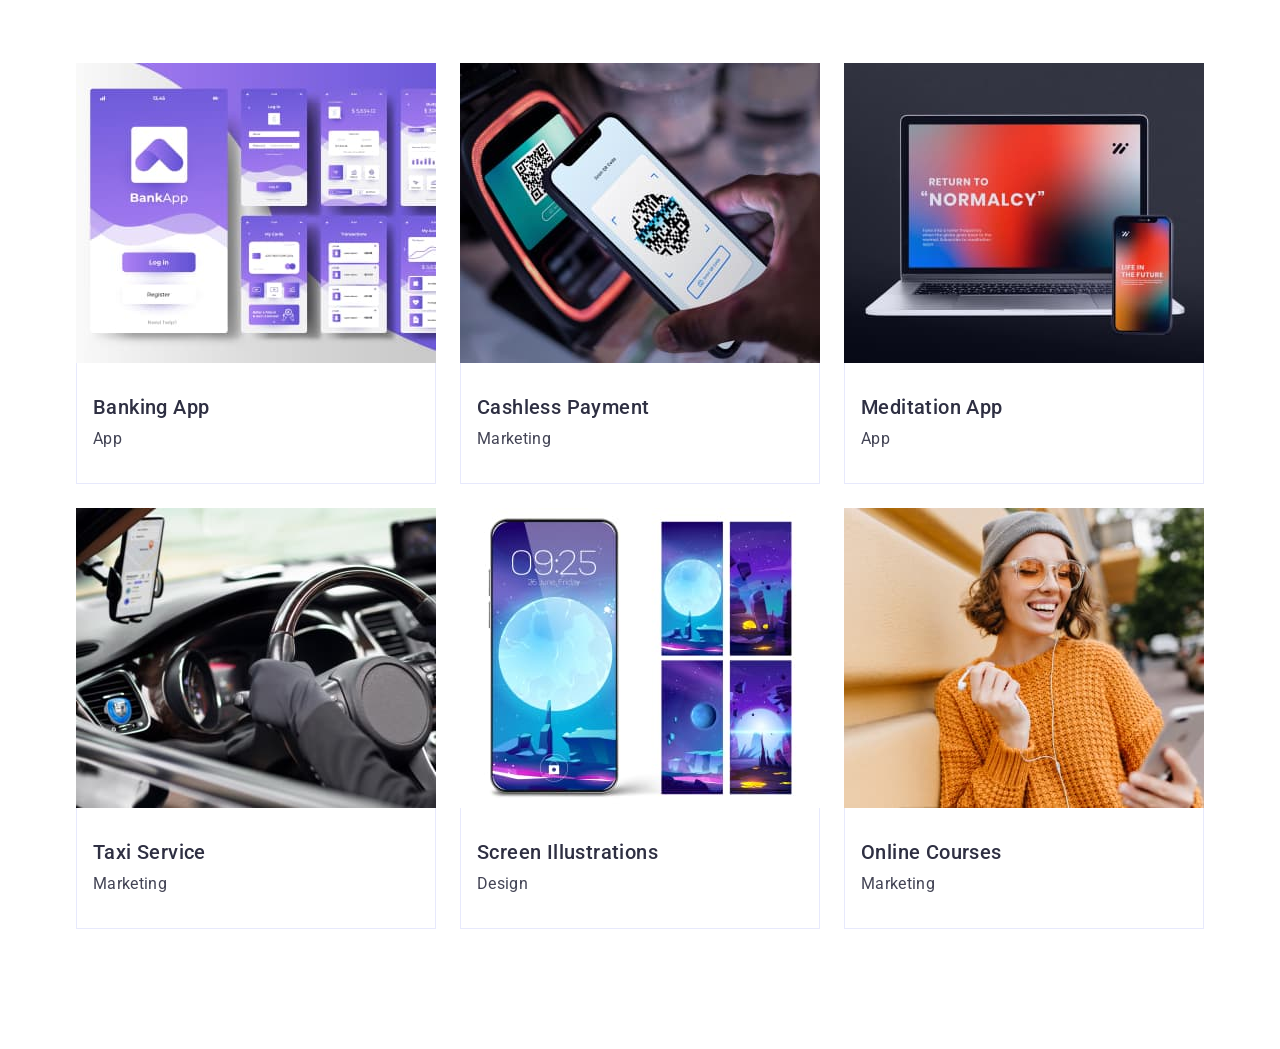
==== commit d3349d37: "ended mobile menu" ====
--- a/index.html
+++ b/index.html
@@ -49,7 +49,7 @@
 
     <main class="main">
 
-        <section class="solution hide">
+        <section class="solution">
 
             <div class="container">
                 <h1 class="solution-header">Effective Solutions for Your Business</h1>
@@ -488,5 +488,67 @@
         </div>
     </div>
 
+<!--                        mobile menu                  -->
+
+<div class="mobile-menu">
+    <button class="modal-button" type="button">
+        <svg class="modal-button-icons" width="8" height="8">
+            <use href="./images/icons.svg#icon-close"></use>
+        </svg>
+    </button>
+
+    <ul class="mobile-menu-list">
+        <li class="mobile-menu-item">
+            <a href="" class="mobile-menu-link current">Studio</a>
+        </li>
+        <li class="mobile-menu-item">
+            <a href="" class="mobile-menu-link">Portfolio</a>
+        </li>
+        <li class="mobile-menu-item">
+            <a href="" class="mobile-menu-link">Contacts</a>
+        </li>
+    </ul>
+
+    <ul class="mobile-menu-contacts">
+        <li class="mobile-menu-item">
+            <a href="tel:+110001111111" class="mobile-menu-contact accent">+11 (000) 111-11-11</a>
+        </li>
+        <li class="mobile-menu-item">
+            <a href="mailto:info@devstudio.com" class="mobile-menu-contact">info@devstudio.com</a>
+        </li>
+    </ul>
+
+    <ul class="team-item-svg">
+        <li class="team-list-svg">
+            <a href="" class="team-link">
+                <svg class="team-svg" width="16" height="16">
+                    <use href="./images/icons.svg#icon-instagram"></use>
+                </svg>
+            </a>
+        </li>
+        <li class="team-list-svg">
+            <a href="" class="team-link">
+                <svg class="team-svg" width="16" height="16">
+                    <use href="./images/icons.svg#icon-twitter"></use>
+                </svg>
+            </a>
+        </li>
+        <li class="team-list-svg">
+            <a href="" class="team-link">
+                <svg class="team-svg" width="16" height="16">
+                    <use href="./images/icons.svg#icon-facebook"></use>
+                </svg>
+            </a>
+        </li>
+        <li class="team-list-svg">
+            <a href="" class="team-link">
+                <svg class="team-svg" width="16" height="16">
+                    <use href="./images/icons.svg#icon-linkedin"></use>
+                </svg>
+            </a>
+        </li>
+    </ul>
+</div>
+
 </body>
 </html>
--- a/css/styles.css
+++ b/css/styles.css
@@ -81,6 +81,15 @@
 .header-container {
     display: flex;
     align-items: center;
+    justify-content: space-between;
+}
+
+@media only screen and (min-width: 768px) {
+.header-container {
+    display: flex;
+    align-items: center;
+    padding: 0 16px;
+  }
 }
 
 .navigation {
@@ -150,12 +159,12 @@
     transition: color 250ms cubic-bezier(0.4, 0, 0.2, 1);
 }
 
-.navigation-list .navigation-link:hover,
-.navigation-list .navigation-link:focus {
+.navigation-list.navigation-link:hover,
+.navigation-list.navigation-link:focus {
     color: #404bbf;
 }
 
-.navigation-link .activ {
+.navigation-link.activ {
     color: #404bbf;
 }
 
@@ -208,6 +217,8 @@
     display: flex;
     flex-direction: column;
     gap: 12px;
+    margin-top: 16px;
+    margin-bottom: 16px;
   }
 }
 
@@ -223,6 +234,12 @@
     padding: 24px 0;
 }
 
+@media only screen and (min-width: 768px) {
+.address-list {
+    padding: 0;
+  }
+}
+
 .address-link {
     padding: 24px 0;
     text-decoration: none;
@@ -235,8 +252,8 @@
   }
 }
 
-.address-list .address-link:hover,
-.address-list .address-link:focus {
+.address-list.address-link:hover,
+.address-list.address-link:focus {
     color:#404bbf;
 }
 
@@ -389,6 +406,7 @@
     display: flex;
     flex-wrap: wrap;
     gap: 72px;
+    justify-content: space-around;
 }
 
 @media only screen and (min-width: 768px) {
@@ -535,7 +553,7 @@
     transition: transform 250ms cubic-bezier(0.4, 0, 0.2, 1);
 }
 
-.portfolio-list:hover .overlay {
+.portfolio-list:hover.overlay {
     transform: translateY(0);
 }
 
@@ -744,15 +762,15 @@
     pointer-events: none;
 }
 
-.backdrop.is-ope {
+.backdrop.is-open {
     opacity: 1;
     visibility: visible;
     pointer-events: initial;
 }
 
 .modal {
-    min-width: 408px;
-    min-height: 584px;
+    min-width: 288px;
+    min-height: 623px;
     background-color: #fcfcfc;
     border-radius: 4px;
     padding: 72px 24px 24px;
@@ -768,6 +786,13 @@
     transition: transform 250ms cubic-bezier(0.4, 0, 0.2, 1);
 }
 
+@media only screen and (min-width: minwidthpx) {
+.modal {
+    min-width: 408px;
+    min-height: 584px;
+  }
+} 
+
 .modal-button {
     position: absolute;
     top: 24px;
@@ -797,8 +822,8 @@
 
 }
 
-.modal-button:hover .modal-button-icon,
-.modal-button:focus .modal-button-icon {
+.modal-button:hover.modal-button-icon,
+.modal-button:focus.modal-button-icon {
     border: none;
     fill: #ffffff;
 }
@@ -834,7 +859,7 @@
     margin-bottom: 8px;
 }
 
-.modal-form .form-field:nth-child(4) {
+.modal-form.form-field:nth-child(4) {
     margin-bottom: 16px;
 }
 
@@ -846,7 +871,7 @@
   margin-bottom: 16px;
 } */
 
-.modal-form .form-label {
+.modal-form.form-label {
     display: block;
     margin-bottom: 4px;
 
@@ -964,7 +989,7 @@
     fill: #f4f4fd;
 }
 
-.modal-form .form-checkbox:checked+.form-label .checkbox-icon {
+.modal-form.form-checkbox:checked+.form-label.checkbox-icon {
     border: none;
     fill: #f4f4fd;
     background-color: #404bbf;
@@ -1009,3 +1034,84 @@
     background-color: #404bbf;
     border: 0;
 }
+
+.mobile-menu {
+    position: fixed;
+    top: 0;
+    left: 0;
+
+    display: flex;
+    flex-direction: column;
+
+    width: 100%;
+    height: 100%;
+    padding: 72px 14px 40px;
+
+    background-color: #fff;
+
+    transform: translate(-100%);
+    transition: transform 300ms ease, visibility 300ms ease;
+
+    visibility: hidden;
+}
+
+.mobile-menu.is-open {
+    transform: translate(0);
+
+    visibility: visible;
+}
+
+.mobile-menu.modal-button {
+    position: absolute;
+    top: 24px;
+    right: 24px;
+
+    width: 24px;
+    height: 24px;
+
+    display: flex;
+    align-items: center;
+    justify-content: center;
+
+    border: 1px solid #e7e9fc;
+    border-radius: 50%;
+}
+
+.mobile-menu-list {
+    margin-bottom: auto;
+}
+
+.mobile-menu-item:not(:last-child) {
+    margin-bottom: 40px;
+}
+
+.mobile-menu-link {
+    font-size: 36px;
+    font-weight: 700;
+    line-height: 1.1;
+    letter-spacing: 0.02em;
+    text-transform: capitalize;
+}
+
+.mobile-menu-link.current {
+    color: #404BBF;
+}
+
+.mobile-menu-contacts {
+    margin-bottom: 48px;
+}
+
+.mobile-menu-contacts.mobile-menu-item:not(:last-child) {
+    margin-bottom: 24px;
+}
+
+.mobile-menu-contact {
+    font-size: 20px;
+    font-weight: 500;
+    line-height: 1.2;
+    letter-spacing: 0.02em;
+}
+
+.mobile-menu-contact.accent {
+    color: #4D5AE5;
+}
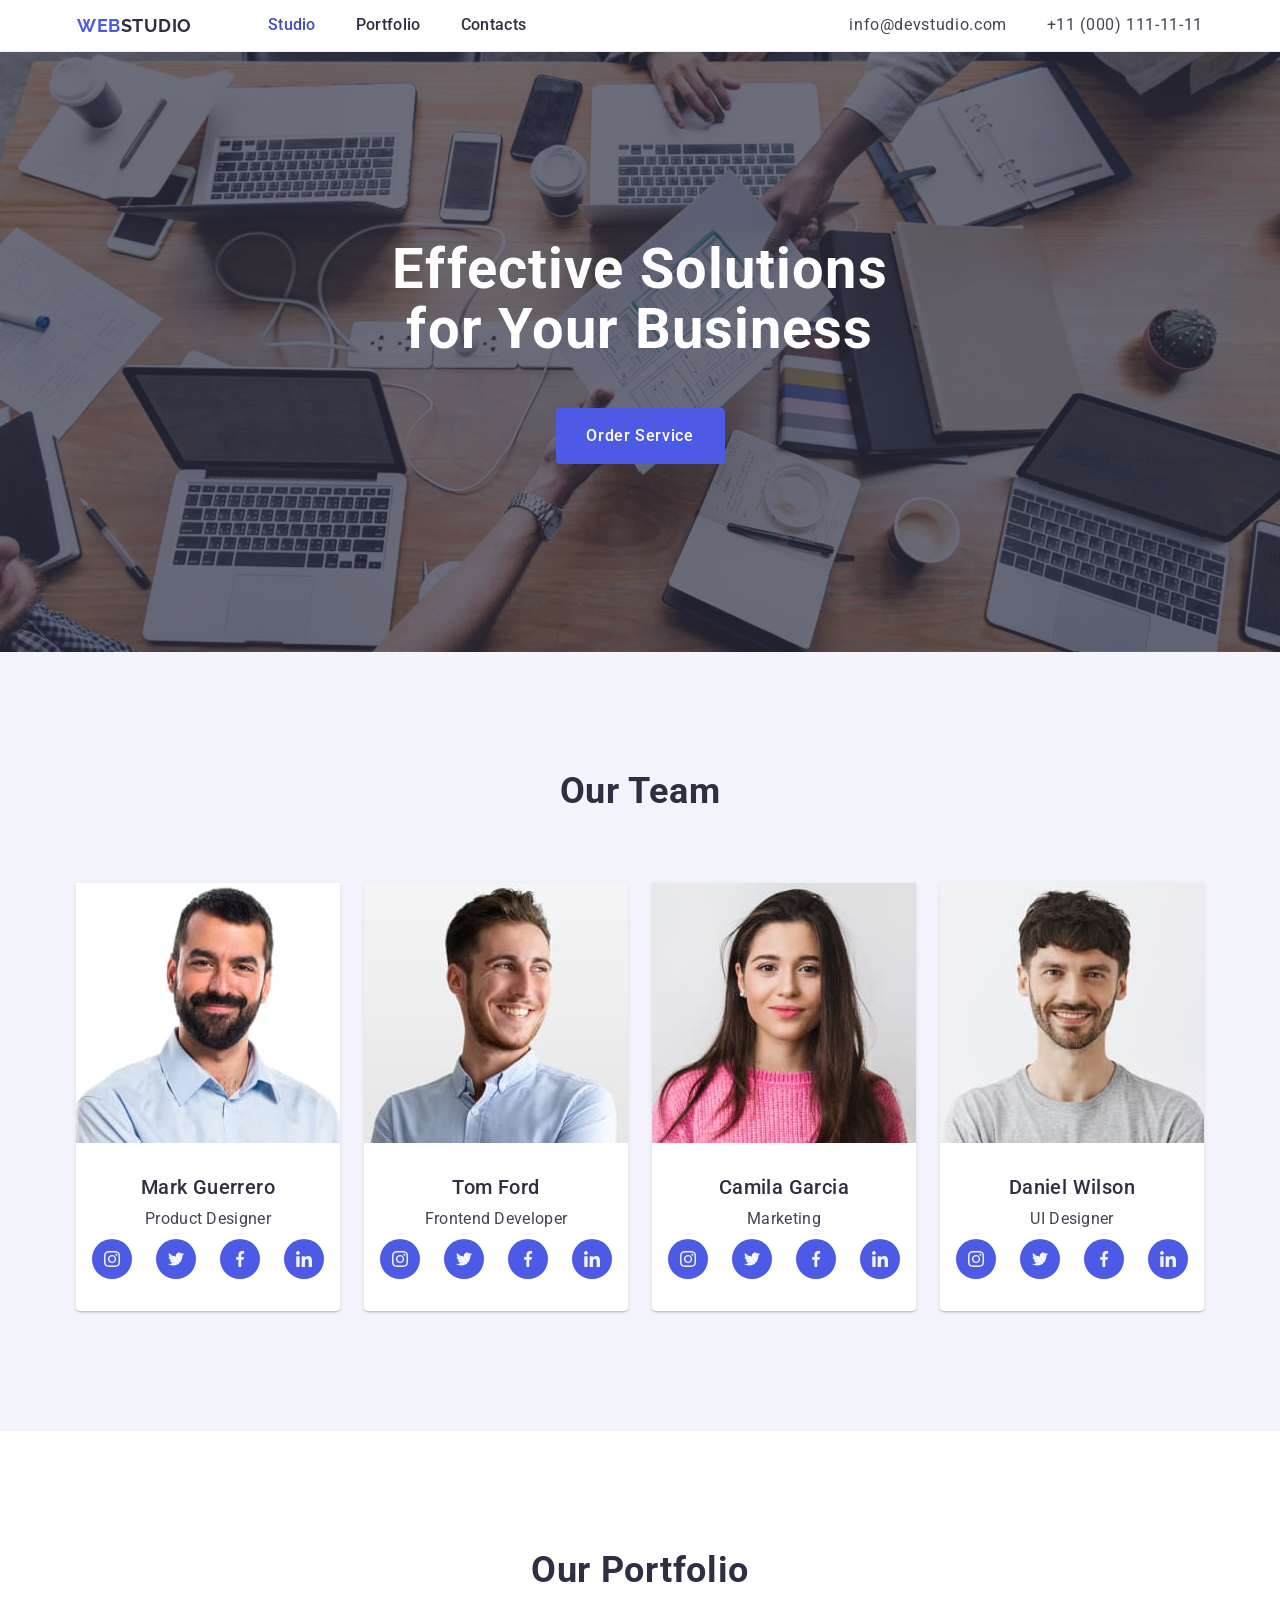
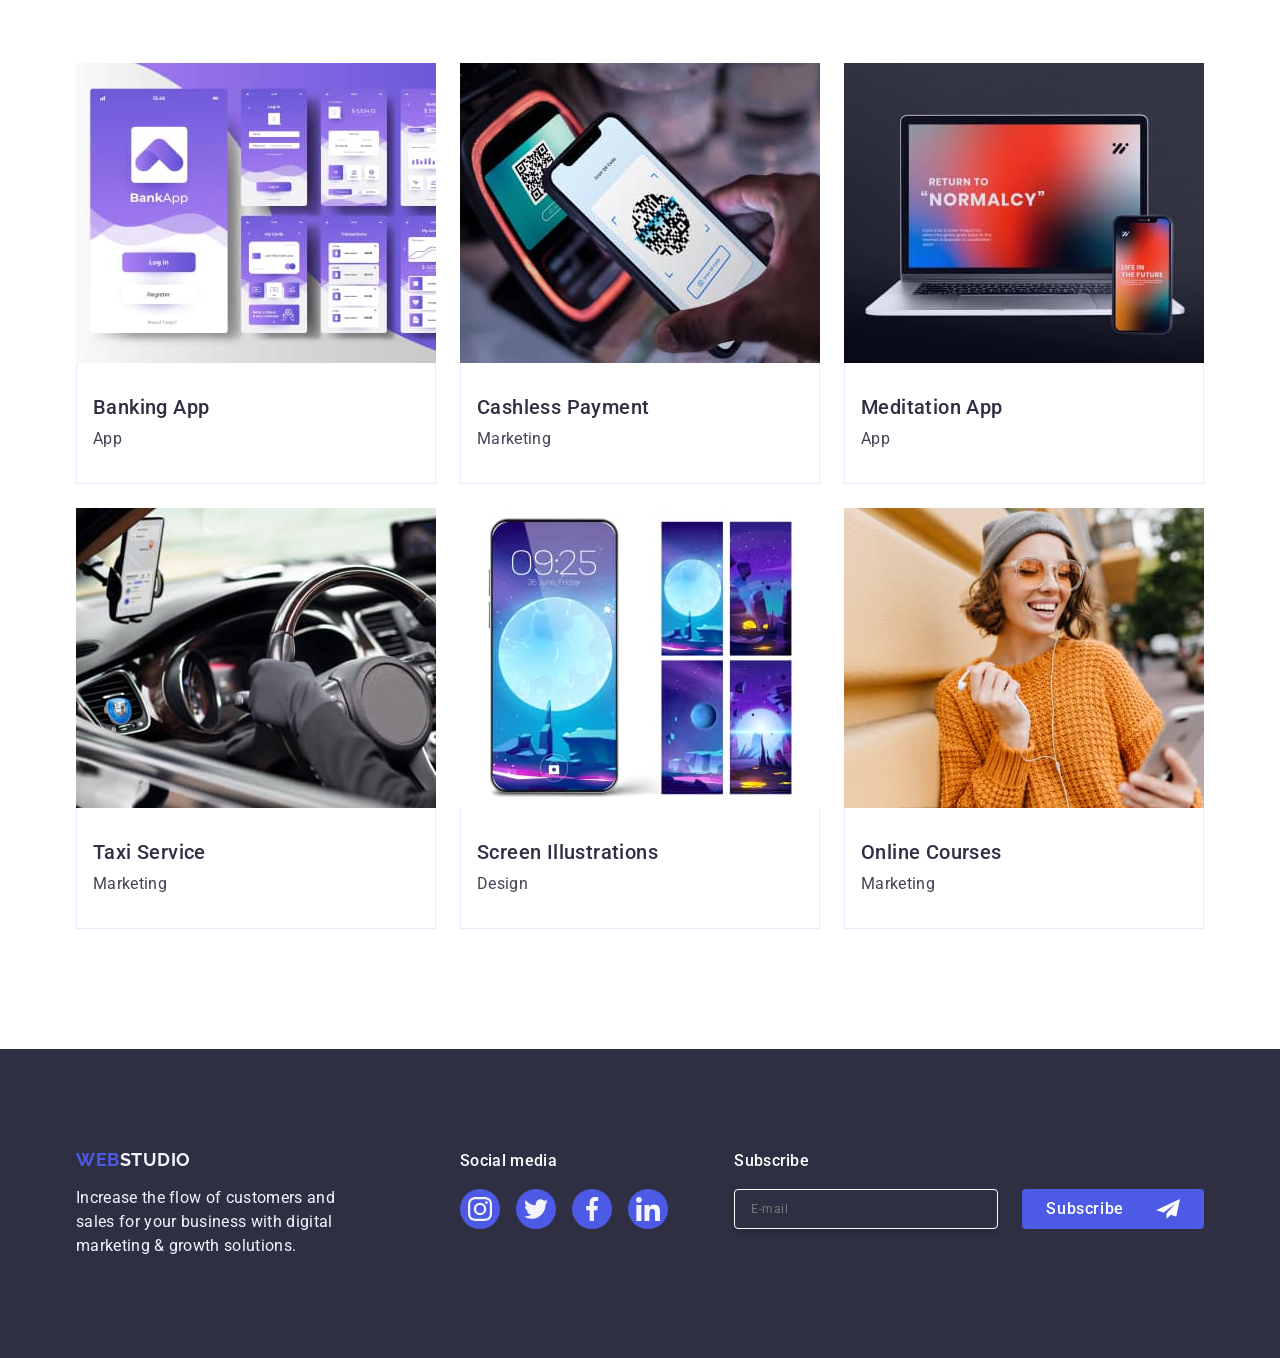
==== commit b1cd6111: "ended footer" ====
--- a/index.html
+++ b/index.html
@@ -358,7 +358,7 @@
 
 <!--                       footer                       -->
 
-    <footer class="footer hide">
+    <footer class="footer">
         <div class="container container-footer">
             <div class="footer-container-logo">
                 <a class="footer-logo" href="./index.html" target="_self">Web<span class="footer-logo-color">Studio</span></a>
--- a/css/styles.css
+++ b/css/styles.css
@@ -592,16 +592,53 @@
 
 .footer {
     background-color: #2e2f42;
+    padding: 96px 0;
+}
+
+@media only screen and (min-width: 1158px) {
+.footer {
     padding: 100px 0;
+  }
 }
 
 .container-footer {
     display: flex;
+    flex-direction: column;
+    row-gap: 72px;
+}
+
+@media only screen and (min-width: 768px) {
+.container-footer {
+    flex-direction: row;
+    flex-wrap: wrap;
+    padding: 0 108px;
+    column-gap: 24px;
+  }
+}
+
+@media only screen and (min-width: 1158px) {
+.container-footer {
+    gap: 0;
+    padding: 0 15px;
     align-items: baseline;
-}
-
+  }
+}
+
+.footer-container-logo {
+    text-align: center;
+}
+
+@media only screen and (min-width: 768px) {
+.footer-container-logo {
+    width: 264px;
+    text-align: left;
+  }
+}
+
+@media only screen and (min-width: 1158px) {
 .footer-container-logo {
     margin-right: 120px;
+  }
 }
 
 .footer-logo {
@@ -627,8 +664,20 @@
     max-width: 264px;
 }
 
+@media only screen and (max-width: 767.99px) {
+.footer-paragraph {
+    margin: auto;
+  }
+}
+
 .footer-social {
     margin-right: auto;
+}
+
+@media only screen and (max-width: 767.99px) {
+.footer-social {
+    margin: 0;
+  }
 }
 
 .footer-paragraph-social {
@@ -639,6 +688,13 @@
     line-height: 1.5;
     letter-spacing: 0.02em;
     margin-bottom: 16px;
+    text-align: center;
+}
+
+@media only screen and (min-width: 1158px) {
+.footer-paragraph-social {
+    text-align: left;
+  }
 }
 
 .footer-item-svg {
@@ -674,8 +730,13 @@
 }
 
 .footer-sabscribe {
-    display: flex;
-    flex-direction: column;
+    
+}
+
+@media only screen and (min-width: 1158px) {
+.footer-sabscribe {
+    dmargin-left: auto;
+  }
 }
 
 .sabscribe-paragraph {
@@ -685,12 +746,27 @@
     line-height: 1.5;
     letter-spacing: 0.02em;
     color: #FFFFFF;
+    text-align: center;
+}
+
+@media only screen and (min-width: 756px) {
+.sabscribe-paragraph {
+    text-align: left;
+  }
 }
 
 .sabscribe-form {
     display: flex;
-    align-items: center;
+    flex-direction: column;
+    align-items: center;
+    gap: 16px;
+}
+
+@media only screen and (min-width: 768px) {
+.sabscribe-form {
+    flex-direction: row;
     gap: 24px;
+  }
 }
 
 .subscribe-label {
@@ -713,6 +789,12 @@
     padding: 8px 16px;
 }
 
+@media only screen and (min-width: 768px) {
+.subscribe-input {
+    width: 264px;
+  }
+}
+
 .subscribe-button {
     font-family: "Roboto", sans-serif;
     font-weight: 500;
@@ -762,7 +844,7 @@
     pointer-events: none;
 }
 
-.backdrop.is-open {
+.backdrop.is-ope {
     opacity: 1;
     visibility: visible;
     pointer-events: initial;
@@ -1055,7 +1137,7 @@
     visibility: hidden;
 }
 
-.mobile-menu.is-open {
+.mobile-menu.is-ope {
     transform: translate(0);
 
     visibility: visible;
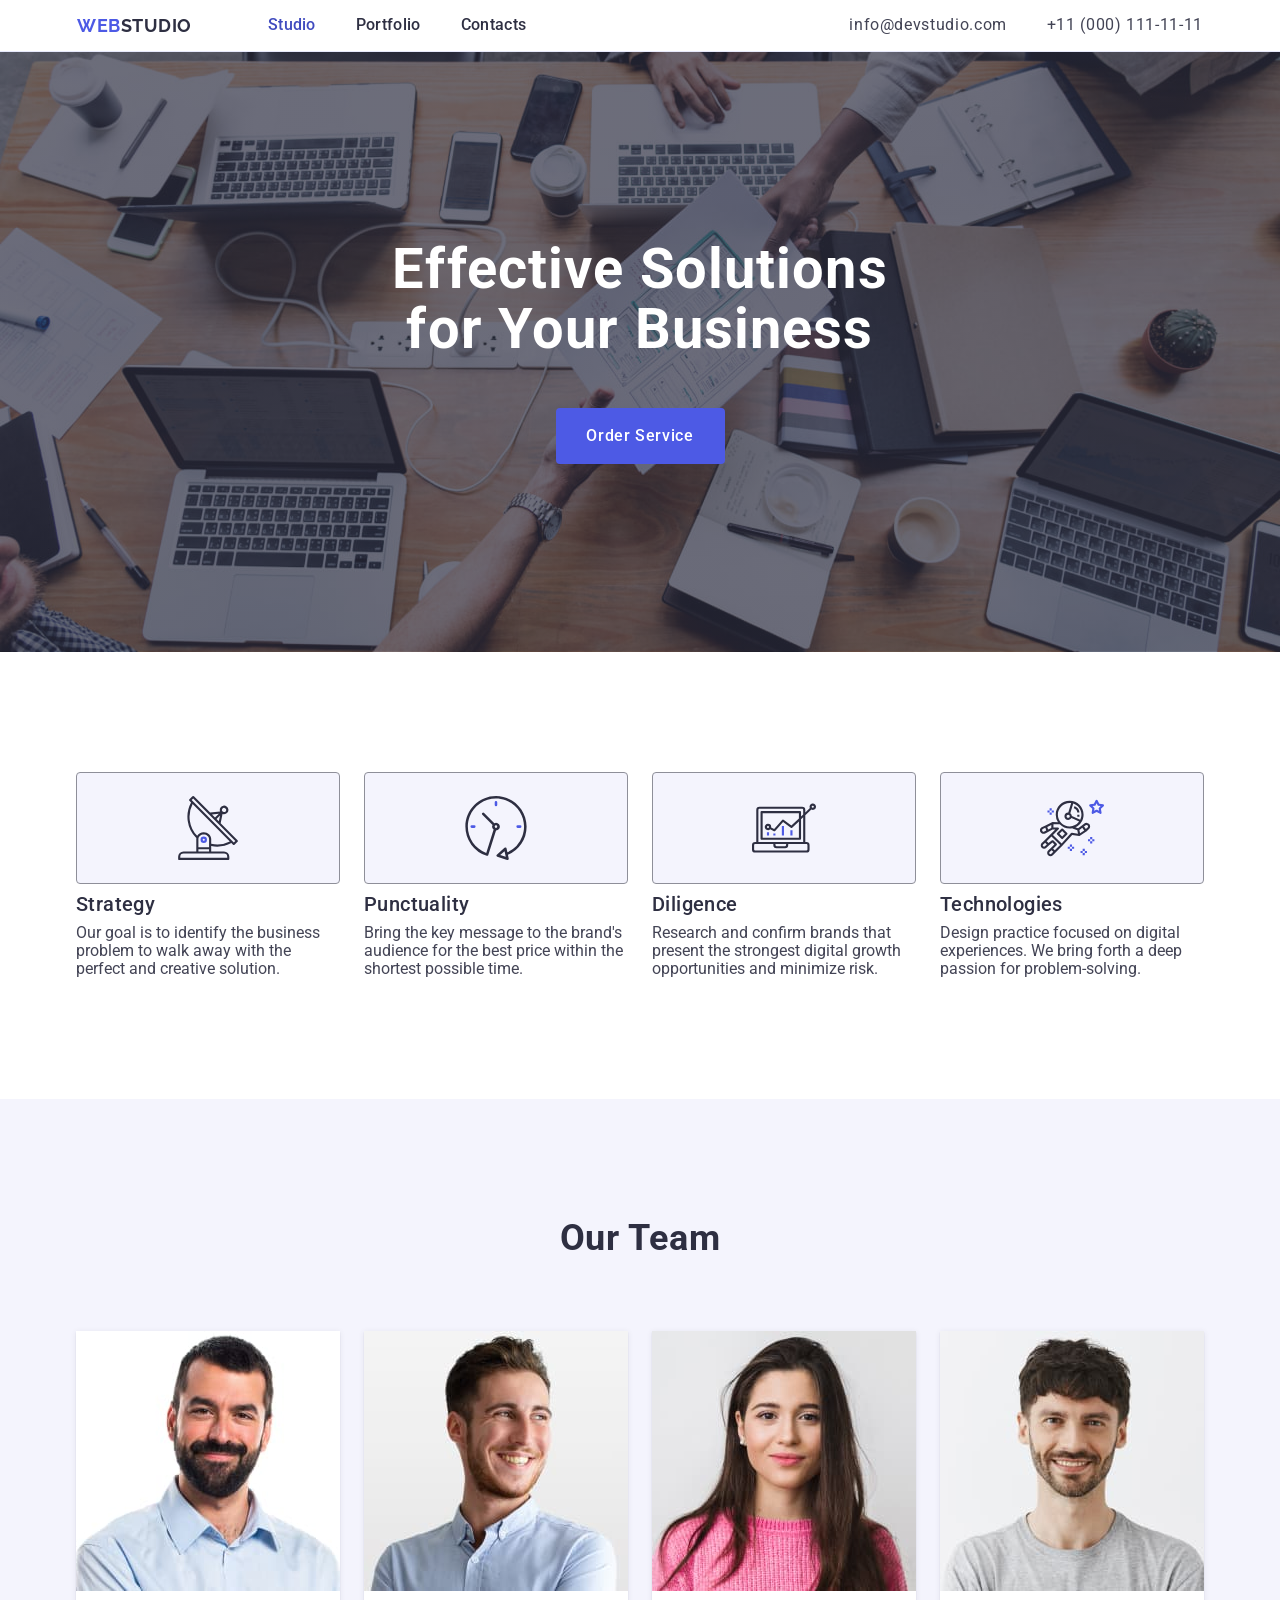
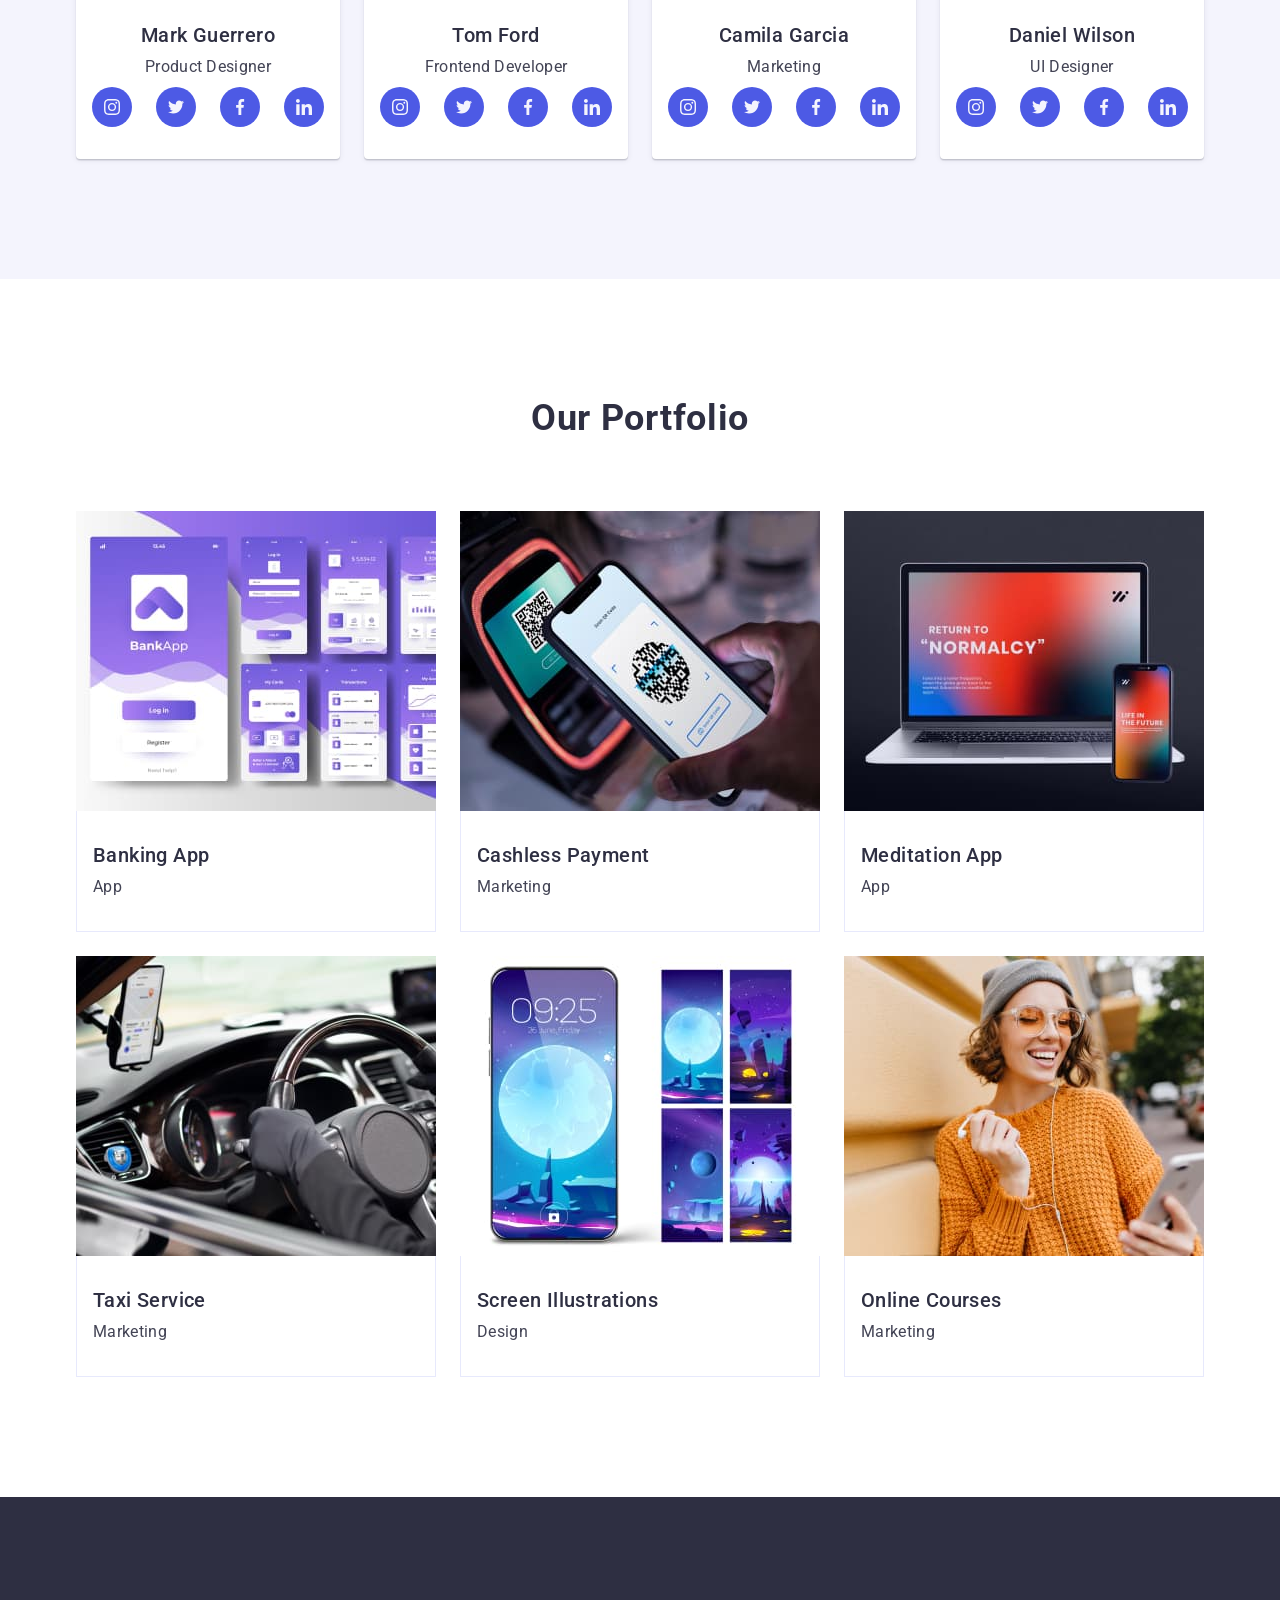
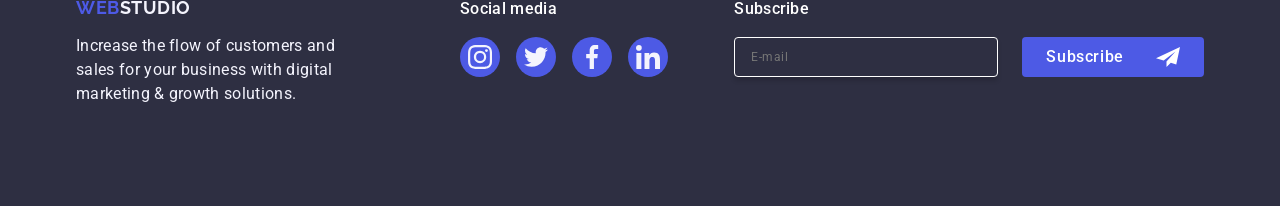
==== commit f0159fb5: "finish hero" ====
--- a/index.html
+++ b/index.html
@@ -58,7 +58,7 @@
 
         </section>
 
-        <section class="directions hide">
+        <section class="directions">
 
             <div class="container">
                 <h2 class="directions-header visually-hidden">Directions</h2>
@@ -110,7 +110,19 @@
                 <h2 class="team-header">Our Team</h2>
                 <ul class="team-item">
                     <li class="team-list">
-                        <img class="team-imagi" src="./images/MarkGuerrero.jpg" alt="Photo Mark Guerrero" width="264" height="260">
+                        <picture>
+                            <source media="(max-width: 360px)" 
+                            srcset="
+                            ./images/team/MarkGuerrero.jpg 1x,
+                            ./images/team/img2x-3.jpg 2x
+                            "/>
+                            <img class="team-imagi" 
+                            src="./images/team/MarkGuerrero.jpg" 
+                            alt="Photo Mark Guerrero" 
+                            width="264" 
+                            height="260">
+                        </picture>
+                        
                         <div class="tem-profession-container">
                             <h3 class="team-list-header">Mark Guerrero</h3>
                             <p class="team-list-paragraph">Product Designer</p>
@@ -148,7 +160,17 @@
                         
                     </li>
                     <li class="team-list">
-                        <img class="team-imagi" src="./images/TomFord.jpg" alt="Photo Tom Ford" width="264" height="260">
+                        <picture>
+                            <source media="(max-width: 360px)" 
+                            srcset="
+                            ./images/team/TomFord.jpg 1x,
+                            ./images/team/img2x-2.jpg 2x
+                            " />
+                            <img class="team-imagi" 
+                            src="./images/team/TomFord.jpg" 
+                            alt="Photo Tom Ford" 
+                            width="264" height="260">
+                        </picture>
                         <div class="tem-profession-container">
                             <h3 class="team-list-header">Tom Ford</h3>
                             <p class="team-list-paragraph">Frontend Developer</p>
@@ -186,7 +208,17 @@
                         
                     </li>
                     <li class="team-list">
-                        <img class="team-imagi" src="./images/CamilaGarcia.jpg" alt="Photo Camila Garcia" width="264" height="260">
+                        <picture>
+                            <source media="(max-width: 360px)" 
+                            srcset="
+                            ./images/team/CamilaGarcia.jpg 1x,
+                            ./images/team/img2x-1.jpg 2x
+                            " />
+                            <img class="team-imagi" 
+                            src="./images/team/CamilaGarcia.jpg" 
+                            alt="Photo Caila Garcia" 
+                            width="264" height="260">
+                        </picture>
                         <div class="tem-profession-container">
                             <h3 class="team-list-header">Camila Garcia</h3>
                             <p class="team-list-paragraph">Marketing</p>
@@ -224,7 +256,17 @@
                         
                     </li>
                     <li class="team-list">
-                        <img class="team-imagi" src="./images/DanielWilson.jpg" alt="Photo Daniel Wilson" width="264" height="260">
+                        <picture>
+                            <source media="(max-width: 360px)" 
+                            srcset="
+                            ./images/team/DanielWilson.jpg 1x,
+                            ./images/team/img2x.jpg 2x
+                            " />
+                            <img class="team-imagi" 
+                            src="./images/team/DanielWilson.jpg" 
+                            alt="Photo Daniel Wilson" 
+                            width="264" height="260">
+                        </picture>
                         <div class="tem-profession-container">
                             <h3 class="team-list-header">Daniel Wilson</h3>
                             <p class="team-list-paragraph">UI Designer</p>
@@ -273,7 +315,28 @@
                 <ul class="portfolio-item">
                     <li class="portfolio-list">
                         <div class="portfolio-wrapper">
-                            <img src="./images/BankingApp.jpg" alt="Photo Banking App" width="360" height="300">
+                            <picture>
+                                <source media="(min-width: 1158px)" 
+                                srcset="
+                                ./images/portfolio/maine/BankingApp.jpg 1x,
+                                ./images/portfolio/maine/img2x-5.jpg 2x
+                                " />
+                                <source media="(min-width: 768px)" 
+                                srcset="
+                                ./images/portfolio/tablet/imgtablet-5.jpg 1x,
+                                ./images/portfolio/tablet/imgtablet2x-5.jpg 2x
+                                " />
+                                <source media="(max-width: 767px)" 
+                                srcset="
+                                ./images/portfolio/mobile/imgmobile-5.jpg 1x,
+                                ./images/portfolio/mobile/imgmobile2x-5.jpg 2x
+                                " />
+                                <img 
+                                src="./images/portfolio/maine/BankingApp.jpg" 
+                                alt="Photo Banking App" 
+                                width="360" height="300">
+                            </picture>
+                            
                             <p class="overlay">
                                 14 Stylish and User-Friendly App Design Concepts · Task Manager App · Calorie Tracker App · Exotic Fruit Ecommerce
                                 App · Cloud Storage App
@@ -286,7 +349,28 @@
                     </li>
                     <li class="portfolio-list">
                         <div class="portfolio-wrapper">
-                            <img src="./images/CashlessPayment.jpg" alt="Photo Cashless Payment" width="360" height="300">
+                            <picture>
+                                <source media="(min-width: 1158px)" 
+                                srcset="
+                                ./images/portfolio/maine/CashlessPayment.jpg 1x,
+                                ./images/portfolio/maine/img2x-4.jpg 2x
+                                " />
+                                <source media="(min-width: 768px)" 
+                                srcset="
+                                ./images/portfolio/tablet/imgtablet-4.jpg 1x,
+                                ./images/portfolio/tablet/imgtablet2x-4.jpg 2x
+                                " />
+                                <source media="(max-width: 767px)" 
+                                srcset="
+                                ./images/portfolio/mobile/imgmobile-4.jpg 1x,
+                                ./images/portfolio/mobile/imgmobile2x-4.jpg 2x
+                                " />
+                                <img 
+                                src="./images/portfolio/maine/CashlessPayment.jpg" 
+                                alt="Photo Banking App" 
+                                width="360" height="300">
+                            </picture>
+                            
                             <p class="overlay">
                                 14 Stylish and User-Friendly App Design Concepts · Task Manager App · Calorie Tracker App · Exotic Fruit Ecommerce
                                 App · Cloud Storage App
@@ -299,7 +383,28 @@
                     </li>
                     <li class="portfolio-list">
                         <div class="portfolio-wrapper">
-                            <img src="./images/MeditationApp.jpg" alt="Photo Meditation App" width="360" height="300">
+                            <picture>
+                                <source media="(min-width: 1158px)" 
+                                srcset="
+                                ./images/portfolio/maine/MeditationApp.jpg 1x,
+                                ./images/portfolio/maine/img2x-3.jpg 2x
+                                " />
+                                <source media="(min-width: 768px)" 
+                                srcset="
+                                ./images/portfolio/tablet/imgtablet-3.jpg 1x,
+                                ./images/portfolio/tablet/imgtablet2x-3.jpg 2x
+                                " />
+                                <source media="(max-width: 767px)" 
+                                srcset="
+                                ./images/portfolio/mobile/imgmobile-3.jpg 1x,
+                                ./images/portfolio/mobile/imgmobile2x-3.jpg 2x
+                                " />
+                                <img 
+                                src="./images/portfolio/maine/MeditationApp.jpg" 
+                                alt="Photo Banking App" 
+                                width="360" height="300">
+                            </picture>
+                            
                             <p class="overlay">
                                 14 Stylish and User-Friendly App Design Concepts · Task Manager App · Calorie Tracker App · Exotic Fruit Ecommerce
                                 App · Cloud Storage App
@@ -312,7 +417,29 @@
                     </li>
                     <li class="portfolio-list">
                         <div class="portfolio-wrapper">
-                            <img src="./images/TaxiService.jpg" alt="Photo Taxi Service" width="360" height="300">
+                            <picture>
+                                <source media="(min-width: 1158px)" 
+                                srcset="
+                                ./images/portfolio/maine/TaxiService.jpg 1x,
+                                ./images/portfolio/maine/img2x-2.jpg 2x
+                                " />
+                                <source media="(min-width: 768px)" 
+                                srcset="
+                                ./images/portfolio/tablet/imgtablet-2.jpg 1x,
+                                ./images/portfolio/tablet/imgtablet2x-2.jpg 2x
+                                " />
+                                <source media="(max-width: 767px)" 
+                                srcset="
+                                ./images/portfolio/mobile/imgmobile-2.jpg 1x,
+                                ./images/portfolio/mobile/imgmobile2x-2.jpg 2x
+                                " />
+                                <img 
+                                src="./images/portfolio/maine/TaxiService.jpg" 
+                                alt="Photo Banking App" 
+
+                                width="360" height="300">
+                            </picture>
+                            
                             <p class="overlay">
                                 14 Stylish and User-Friendly App Design Concepts · Task Manager App · Calorie Tracker App · Exotic Fruit Ecommerce
                                 App · Cloud Storage App
@@ -325,7 +452,28 @@
                     </li>
                     <li class="portfolio-list">
                        <div class="portfolio-wrapper">
-                        <img src="./images/ScreenIllustrations.jpg" alt="Photo Screen Illustrations" width="360" height="300">
+                        <picture>
+                            <source media="(min-width: 1158px)" 
+                            srcset="
+                            ./images/portfolio/maine/ScreenIllustrations.jpg 1x,
+                            ./images/portfolio/maine/img2x-1.jpg 2x
+                            " />
+                            <source media="(min-width: 768px)" 
+                            srcset="
+                            ./images/portfolio/tablet/imgtablet-1.jpg 1x,
+                            ./images/portfolio/tablet/imgtablet2x-1.jpg 2x
+                            " />
+                            <source media="(max-width: 767px)" 
+                            srcset="
+                            ./images/portfolio/mobile/imgmobile-1.jpg 1x,
+                            ./images/portfolio/mobile/imgmobile2x-1.jpg 2x
+                            " />
+                            <img 
+                            src="./images/portfolio/maine/ScreenIllustrations.jpg" 
+                            alt="Photo Banking App" 
+                            width="360" height="300">
+                        </picture>
+                        
                         <p class="overlay">
                             14 Stylish and User-Friendly App Design Concepts · Task Manager App · Calorie Tracker App · Exotic Fruit Ecommerce
                             App · Cloud Storage App
@@ -338,7 +486,28 @@
                     </li>
                     <li class="portfolio-list">
                        <div class="portfolio-wrapper">
-                        <img src="./images/OnlineCourses.jpg" alt="Photo Online Courses" width="360" height="300">
+                        <picture>
+                            <source media="(min-width: 1158px)" 
+                            srcset="
+                            ./images/portfolio/maine/OnlineCourses.jpg 1x,
+                            ./images/portfolio/maine/img2x.jpg 2x
+                            " />
+                            <source media="(min-width: 768px)" 
+                            srcset="
+                            ./images/portfolio/tablet/imgtablet.jpg 1x,
+                            ./images/portfolio/tablet/imgtablet2x.jpg 2x
+                            " />
+                            <source media="(max-width: 767px)" 
+                            srcset="
+                            ./images/portfolio/mobile/imgmobile.jpg 1x,
+                            ./images/portfolio/mobile/imgmobile2x.jpg 2x
+                            " />
+                            <img 
+                            src="./images/portfolio/maine/OnlineCourses.jpg" 
+                            alt="Photo Banking App" 
+                            width="360" height="300">
+                        </picture>
+                        
                         <p class="overlay">
                             14 Stylish and User-Friendly App Design Concepts · Task Manager App · Calorie Tracker App · Exotic Fruit Ecommerce
                             App · Cloud Storage App
--- a/css/styles.css
+++ b/css/styles.css
@@ -159,8 +159,8 @@
     transition: color 250ms cubic-bezier(0.4, 0, 0.2, 1);
 }
 
-.navigation-list.navigation-link:hover,
-.navigation-list.navigation-link:focus {
+.navigation-list .navigation-link:hover,
+.navigation-list .navigation-link:focus {
     color: #404bbf;
 }
 
@@ -252,8 +252,8 @@
   }
 }
 
-.address-list.address-link:hover,
-.address-list.address-link:focus {
+.address-list .address-link:hover,
+.address-list .address-link:focus {
     color:#404bbf;
 }
 
@@ -278,23 +278,93 @@
 
 .solution {
     background-color: #2e2f42;
-    padding: 188px 0;
-    background-image: linear-gradient(rgba(46, 47, 66, 0.70), rgba(46, 47, 66, 0.70)), url(../images/hero.jpg);
-    max-width: 1440px;
+    padding: 72px 0;
+    background-image: linear-gradient(to bottom,
+    rgba(46, 47, 66, 0.7),
+    rgba(46, 47, 66, 0.7)),
+    url(../images/hero/mobile/Dark-bgmobile.jpg);
     background-repeat: no-repeat;
     background-position: center;
+    max-width: 1440px;
     background-size: cover;
     margin: 0 auto;
-}
-
+    background-color: #2e2f42;
+}
+
+@media only screen and (max-width: 767.99px) and (min-resolution: 192dpi) {
+.solution {
+    background-image: linear-gradient(to bottom,
+    rgba(46, 47, 66, 0.7),
+    rgba(46, 47, 66, 0.7)),
+    url(../images/hero/mobile/Dark-bgmobile2x.jpg);
+  }
+}
+
+@media only screen and (min-width: 768px) {
+.solution {
+    padding: 112px 0;
+    background-image: linear-gradient(to bottom,
+    rgba(46, 47, 66, 0.7),
+    rgba(46, 47, 66, 0.7)),
+    url(../images/hero/tablet/Dark-bgtablet.jpg);
+  }
+}
+
+@media only screen and (min-width: 768px) and (min-resolution: 192dpi) {
+.solution {
+    background-image: linear-gradient(to bottom,
+    rgba(46, 47, 66, 0.7),
+    rgba(46, 47, 66, 0.7)),
+    url(../images/hero/tablet/Dark-bgtablet2x.jpg);
+  }
+}
+
+@media only screen and (min-width: 1158px) {
+.solution { 
+    padding: 188px 0;
+    background-image: linear-gradient(to bottom,
+    rgba(46, 47, 66, 0.7),
+    rgba(46, 47, 66, 0.7)),
+    url(../images/hero/hero/hero.jpg);
+  }
+}
+
+@media only screen and (min-width: 1158px) and (min-resolution: 192dpi) {
+.solution {
+    background-image: linear-gradient(to bottom,
+    rgba(46, 47, 66, 0.7),
+    rgba(46, 47, 66, 0.7)),
+    url(../images/hero/hero/people-office\ 12x.jpg);
+  }
+}
+
+.solution-header {
+    color: #fff;
+    font-size: 36px;
+    font-weight: 700;
+    line-height: 1.11;
+    letter-spacing: 0.02em;
+    text-align: center;
+    
+    max-width: 496px;
+    margin: 0 auto;
+    margin-bottom: 72px;
+    text-transform: capitalize;
+}
+
+@media only screen and (min-width: 768px) {
 .solution-header {
     font-size: 56px;
     line-height: 1.07;
-    text-align: center;
-    letter-spacing: 0.02em;
-    color: #ffffff;
-    max-width: 496px;
-    margin: 0 auto;
+    margin-bottom: 36px;
+    text-transform: none;
+  }
+}
+
+@media only screen and (min-width: 1158px) {
+.solution-header {
+    margin-bottom: 48px;
+  }
 }
 
 .solution-button {
@@ -324,7 +394,13 @@
 /*       directions-section         */
 
 .directions {
+    padding: 96px 0;
+}
+
+@media only screen and (min-width: 1159px) {
+.directions {
     padding: 120px 0;
+  }
 }
 
 .visually-hidden {
@@ -341,42 +417,83 @@
     overflow: hidden;
 }
 
+@media only screen and (max-width: 1157.99px) {
+.direction-item{
+    display: flex;
+    flex-wrap: wrap;
+    flex-direction: row;
+    gap: 72px 24px;
+  }
+}
+
+@media only screen and (min-width: 1158px) {
 .direction-item {
     display: flex;
     gap: 24px;
-}
-
+  }
+}
+
+@media only screen and (min-width: 768px) {
+.direction-list {
+    width: calc((100% - 24px) / 2);
+  }
+}
+
+@media only screen and (min-width: 1158px) {
 .direction-list {
     width: calc((100% - 72px) / 4);
+  }
 }
 
 .container-svg {
-    width: 264px;
+    display: none;
+}
+
+@media only screen and (min-width: 1158px) {
+.container-svg {
+    display: flex;
+    justify-content: center;
+    align-items: center;
     height: 112px;
+    flex-shrink: 0;
+    background-color: #f4f4fd;
     border-radius: 4px;
-    border: 1px solid #8E8F99;
-    background:#F4F4FD;
+    border: 1px solid #8e8f99;
     margin-bottom: 8px;
-    padding: 24px 100px;
-    display: flex;
-    align-items: center;
-    justify-content: center;
+  }
 }
 
 .direction-list-header {
-    font-weight: 500;
-    font-size: 20px;
-    line-height: 1.2;
+    font-weight: 700;
+    font-size: 36px;
+    line-height: 1.1;
     letter-spacing: 0.02em;
     color: #2e2f42;
     margin-bottom: 8px;
 }
 
+@media only screen and (min-width: 768px) {
+.direction-list-header {
+    text-align: left;
+  }
+}
+
+@media only screen and (min-width: 1158px) {
+.direction-list-header {
+    font-size: 20px;
+    font-weight: 500;
+    line-height: 1.2;
+  }
+}
+
 .direction-list-paragraph {
-    font-size: 16px;
-    line-height: 1.5;
-    letter-spacing: 0.02em;
-    color: #434455;
+    font-weight: 500;
+}
+
+@media only screen and (min-width: 1158px) {
+.direction-list-paragraph {
+    font-weight: 400;
+  }
 }
 
 /*             team-section           */
@@ -553,7 +670,7 @@
     transition: transform 250ms cubic-bezier(0.4, 0, 0.2, 1);
 }
 
-.portfolio-list:hover.overlay {
+.portfolio-list:hover .overlay {
     transform: translateY(0);
 }
 
@@ -904,8 +1021,8 @@
 
 }
 
-.modal-button:hover.modal-button-icon,
-.modal-button:focus.modal-button-icon {
+.modal-button:hover .modal-button-icon,
+.modal-button:focus .modal-button-icon {
     border: none;
     fill: #ffffff;
 }
@@ -987,7 +1104,7 @@
     border-color: #4d5ae5;
 }
 
-.form-input:focus+.form-icon {
+.form-input:focus + .form-icon {
     fill: #4d5ae5;
 }
 
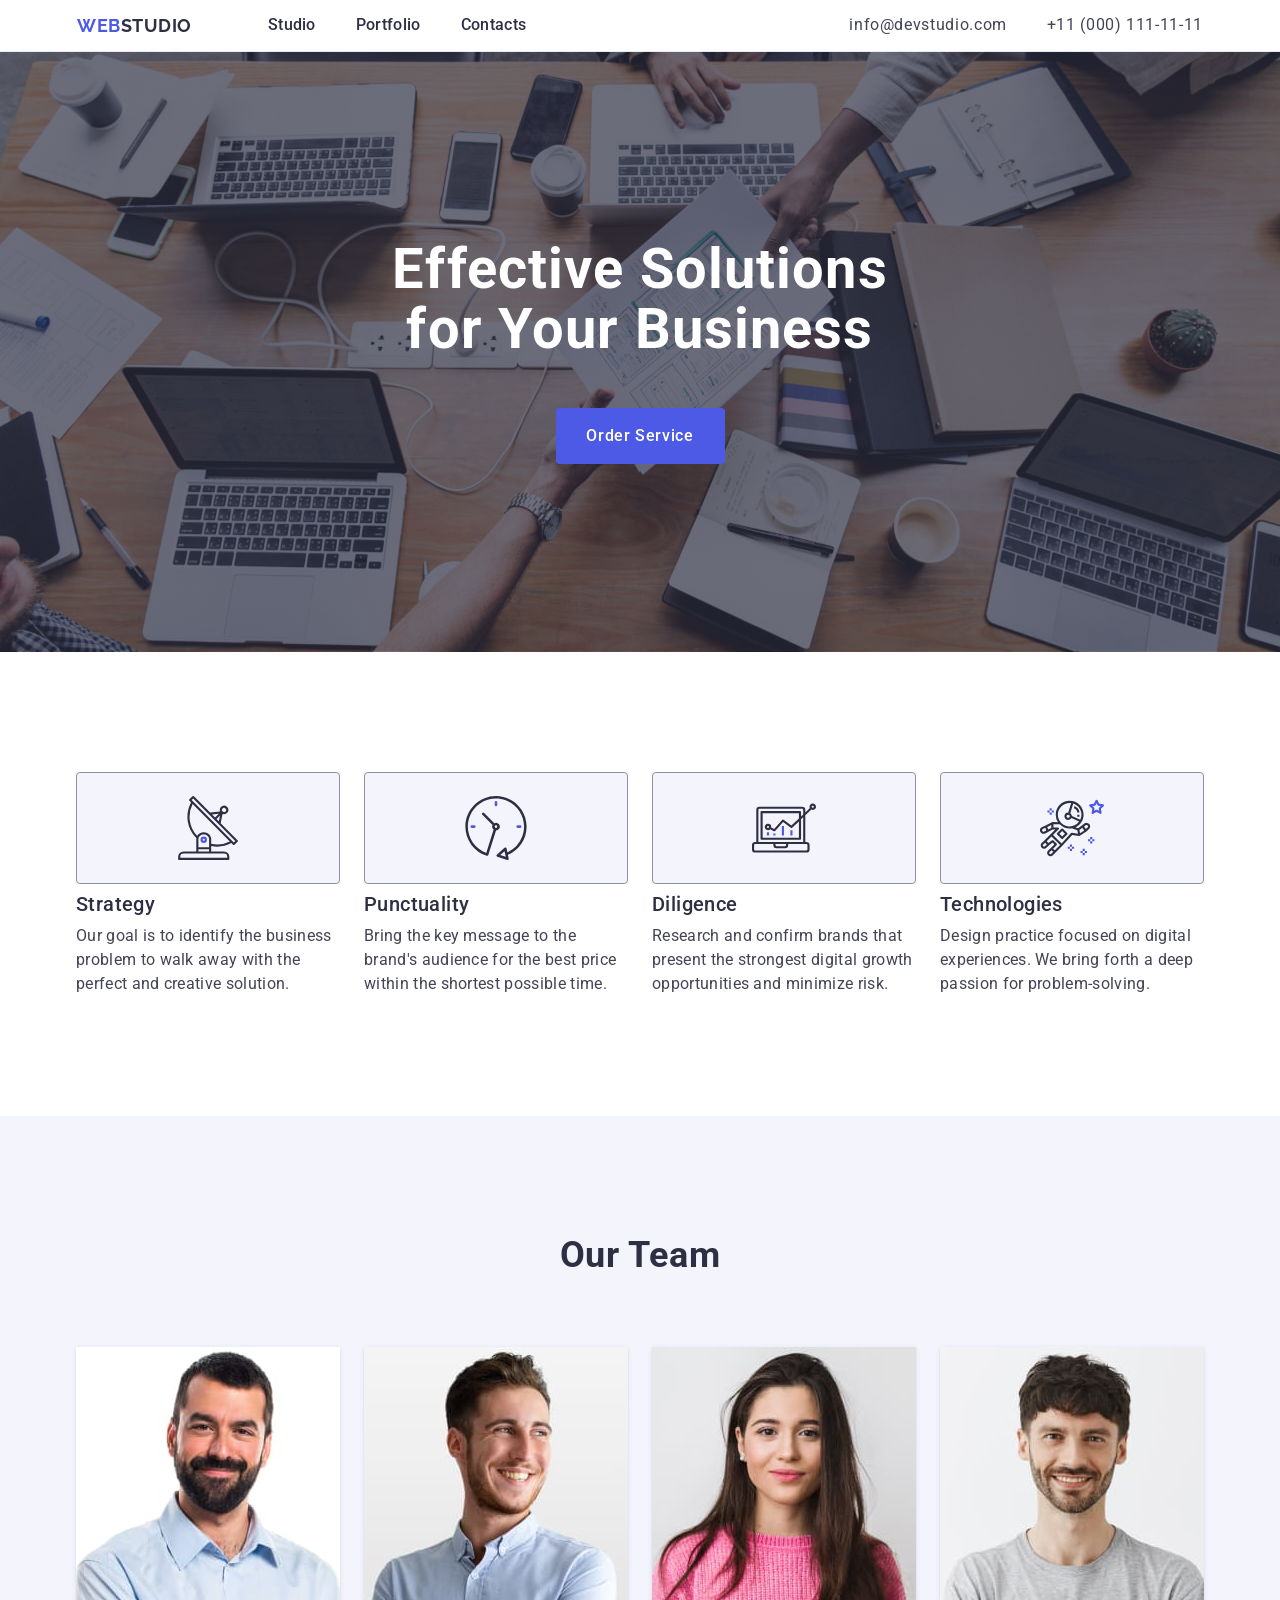
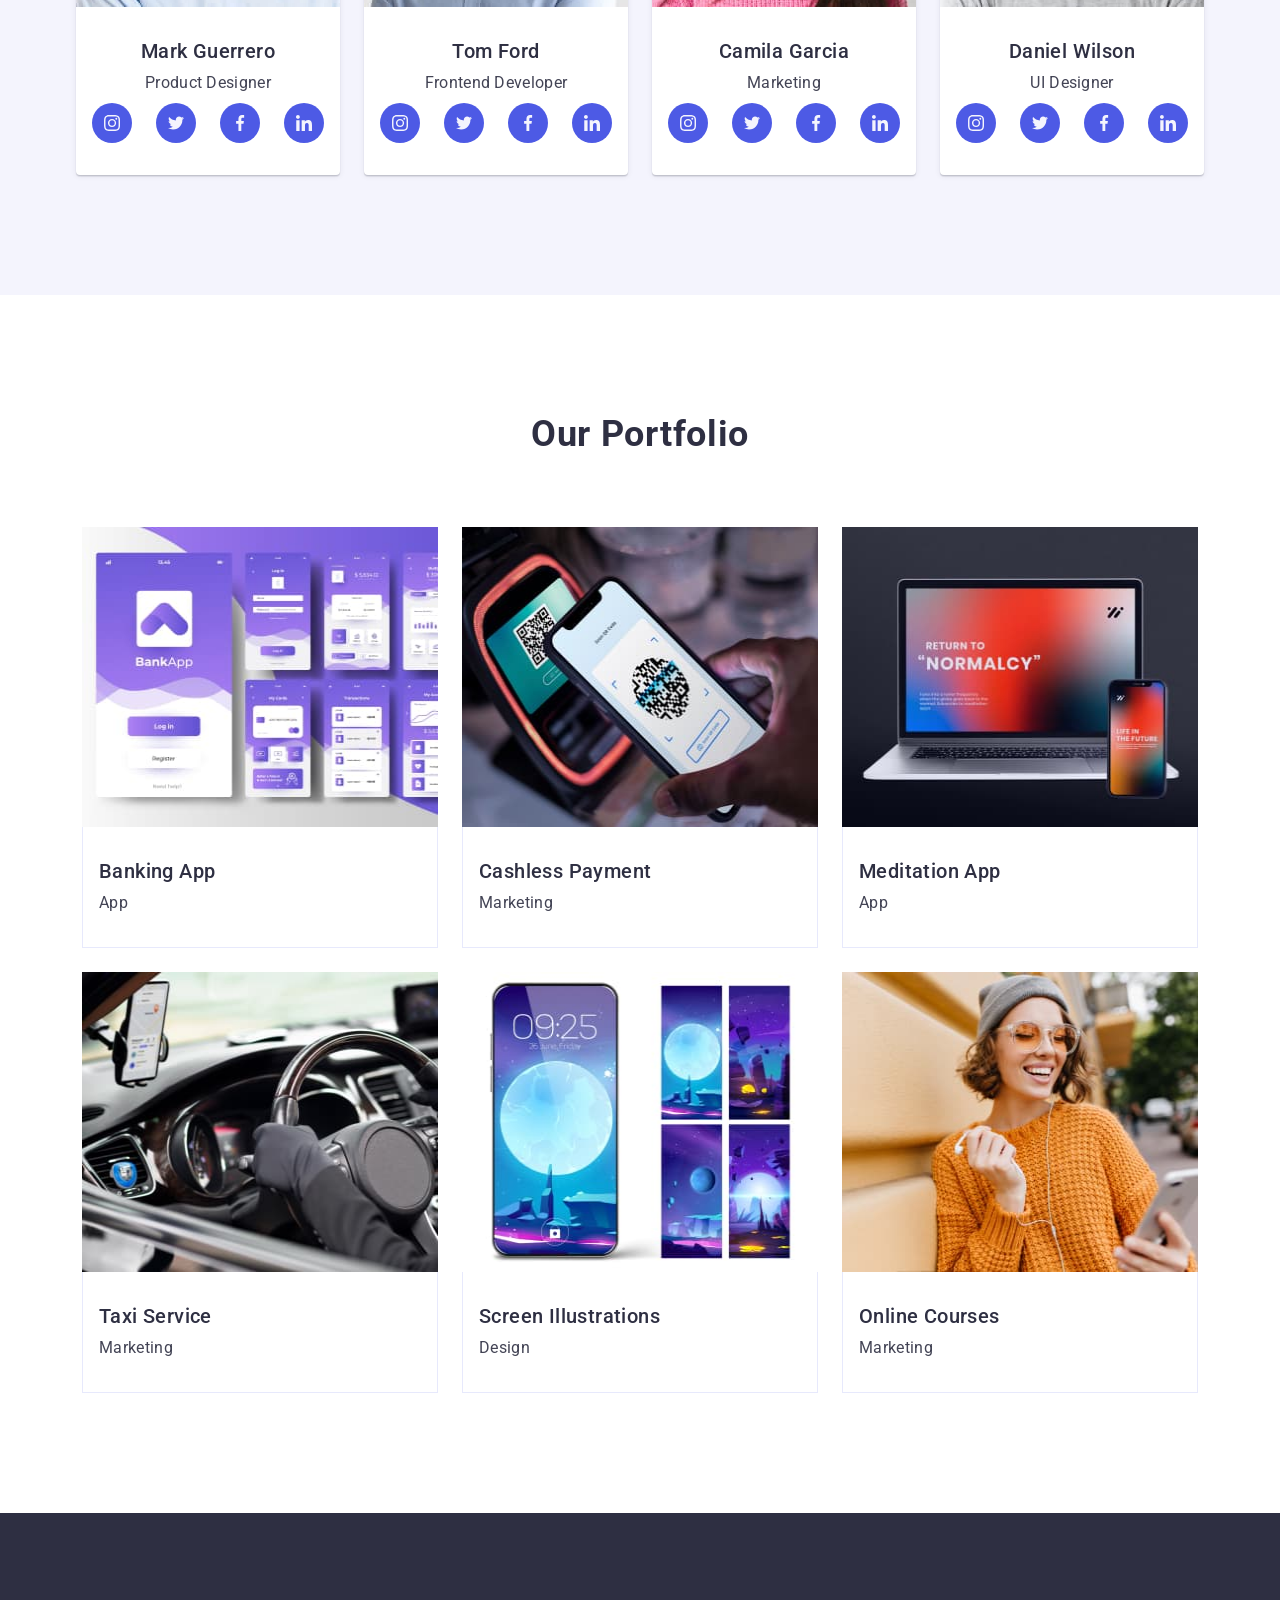
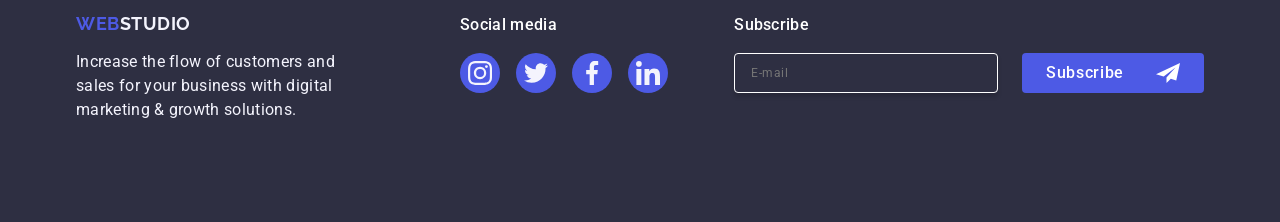
==== commit 3791d5e0: "12" ====
--- a/index.html
+++ b/index.html
@@ -593,7 +593,7 @@
 
 <!--                       modal window                      -->
 
-    <div class="backdrop is-open">
+    <div class="backdrop">
         <div class="modal">
             <button class="modal-button" type="button" aria-label="modal close batton">
                 <svg class="modal-button-icon" width="8" height="8">
@@ -687,31 +687,31 @@
         </li>
     </ul>
 
-    <ul class="team-item-svg">
+    <ul class="mobile-item-svg">
         <li class="team-list-svg">
             <a href="" class="team-link">
-                <svg class="team-svg" width="16" height="16">
+                <svg class="team-svg" width="24" height="24">
                     <use href="./images/icons.svg#icon-instagram"></use>
                 </svg>
             </a>
         </li>
         <li class="team-list-svg">
             <a href="" class="team-link">
-                <svg class="team-svg" width="16" height="16">
+                <svg class="team-svg" width="24" height=24">
                     <use href="./images/icons.svg#icon-twitter"></use>
                 </svg>
             </a>
         </li>
         <li class="team-list-svg">
             <a href="" class="team-link">
-                <svg class="team-svg" width="16" height="16">
+                <svg class="team-svg" width="24" height="24">
                     <use href="./images/icons.svg#icon-facebook"></use>
                 </svg>
             </a>
         </li>
         <li class="team-list-svg">
             <a href="" class="team-link">
-                <svg class="team-svg" width="16" height="16">
+                <svg class="team-svg" width="24" height="24">
                     <use href="./images/icons.svg#icon-linkedin"></use>
                 </svg>
             </a>
--- a/css/styles.css
+++ b/css/styles.css
@@ -1,7 +1,4 @@
 /*  global style    */
-.hide {
-    display: none;
-}
 
 *,
 *::before,
@@ -36,6 +33,7 @@
 .container {
     max-width: 320px;
     margin: 0 auto;
+    padding: 0 16px;
 }
 
 @media only screen and (min-width: 768px) {
@@ -54,8 +52,9 @@
 
 img {
     display: block;
-    object-fit: cover;
-}
+    max-width: 100%;
+}
+
 
 body {
     font-family: "Roboto", sans-serif;
@@ -69,7 +68,7 @@
 .header {
     border-bottom: 1px solid #e7e9fc;
     box-shadow: 0px 1px 6px 0px rgba(46, 47, 66, 0.08), 0px 1px 1px 0px rgba(46, 47, 66, 0.16), 0px 2px 1px 0px rgba(46, 47, 66, 0.08);
-    padding: 17px auto;
+    padding: 17px 0;
 }
 
 @media only screen and (min-width: 768px) {
@@ -164,11 +163,11 @@
     color: #404bbf;
 }
 
-.navigation-link.activ {
+.navigation-link .activ {
     color: #404bbf;
 }
 
-.navigation-link.activ::after {
+.navigation-link .activ ::after {
     content: "";
     position: absolute;
     bottom: -1px;
@@ -187,7 +186,7 @@
 }
 
 @media only screen and (min-width: 768px) {
-.navigation-link.activ::after {
+.navigation-link .activ::after {
     display: inline-block;
   }
 }
@@ -470,6 +469,7 @@
     letter-spacing: 0.02em;
     color: #2e2f42;
     margin-bottom: 8px;
+    text-align: center;
 }
 
 @media only screen and (min-width: 768px) {
@@ -487,12 +487,18 @@
 }
 
 .direction-list-paragraph {
+    font-size: 16px;
     font-weight: 500;
+    line-height: 1.5;
+    letter-spacing: 0.02em;
 }
 
 @media only screen and (min-width: 1158px) {
 .direction-list-paragraph {
+    font-size: 16px;
     font-weight: 400;
+    line-height: 1.5;
+    letter-spacing: 0.02;
   }
 }
 
@@ -523,7 +529,7 @@
     display: flex;
     flex-wrap: wrap;
     gap: 72px;
-    justify-content: space-around;
+    justify-content: center;
 }
 
 @media only screen and (min-width: 768px) {
@@ -616,9 +622,7 @@
 .portfolio-item {
     display: flex;
     flex-wrap: wrap;
-    
     gap: 48px;
-
     align-items: center;
     justify-content: center;
 }
@@ -636,8 +640,19 @@
 }
 
 .portfolio-list {
-    /* width: calc((100% - 48px) / 3); */
     transition: box-shadow 250ms cubic-bezier(0.4, 0, 0.2, 1);
+}
+
+@media only screen and (min-width: 678px) {
+.portfolio-list {
+    width: 356px;
+  }
+}
+
+@media only screen and (min-width: 1158px) {
+.portfolio-list {
+    width: 356px;
+  }
 }
 
 .portfolio-list:hover {
@@ -783,7 +798,7 @@
 
 @media only screen and (max-width: 767.99px) {
 .footer-paragraph {
-    margin: auto;
+    margin: 0;
   }
 }
 
@@ -846,13 +861,10 @@
     fill: #f4f4fd;
 }
 
+
+@media only screen and (min-width: 1158px) {
 .footer-sabscribe {
-    
-}
-
-@media only screen and (min-width: 1158px) {
-.footer-sabscribe {
-    dmargin-left: auto;
+    margin-left: auto;
   }
 }
 
@@ -886,9 +898,6 @@
   }
 }
 
-.subscribe-label {
-   
-}
 
 .subscribe-input {
     width: 264px;
@@ -961,7 +970,7 @@
     pointer-events: none;
 }
 
-.backdrop.is-ope {
+.backdrop.is-open {
     opacity: 1;
     visibility: visible;
     pointer-events: initial;
@@ -1045,9 +1054,6 @@
 
 /*    ---------- form-----------     */
 
-.modal-form {}
-
-.form-field {}
 
 .form-field svg {
     position: absolute;
@@ -1161,8 +1167,6 @@
     margin-right: 8px;
 }
 
-.form-label.checkbox {}
-
 .checkbox-icon {
     width: 16px;
     height: 16px;
@@ -1234,6 +1238,8 @@
     border: 0;
 }
 
+/* --------------------mobile menu------------------- */
+
 .mobile-menu {
     position: fixed;
     top: 0;
@@ -1248,8 +1254,8 @@
 
     background-color: #fff;
 
-    transform: translate(-100%);
     transition: transform 300ms ease, visibility 300ms ease;
+    transform: translate(100%);
 
     visibility: hidden;
 }
@@ -1313,4 +1319,11 @@
 
 .mobile-menu-contact.accent {
     color: #4D5AE5;
+}
+
+.mobile-item-svg {
+    display: flex;
+    align-items: center;
+    gap: 24px;
+    margin-top: 8px;
 }
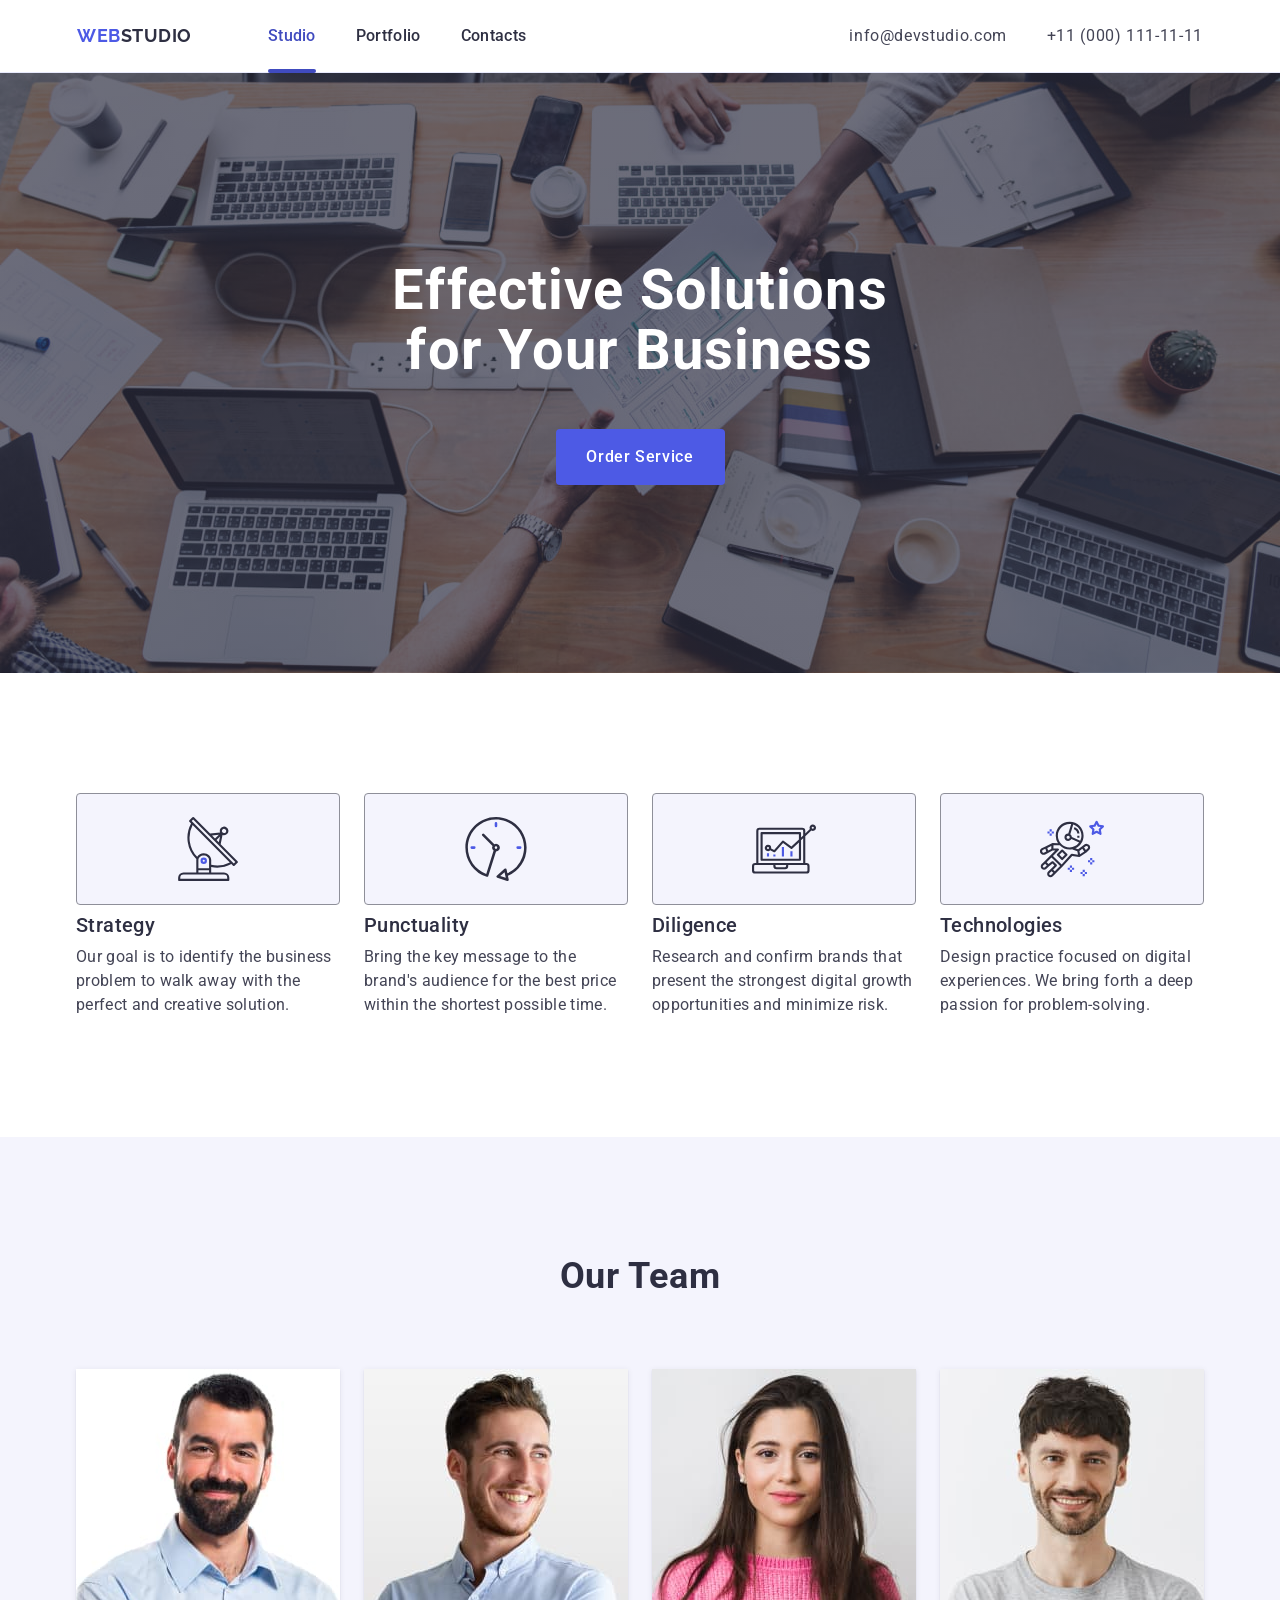
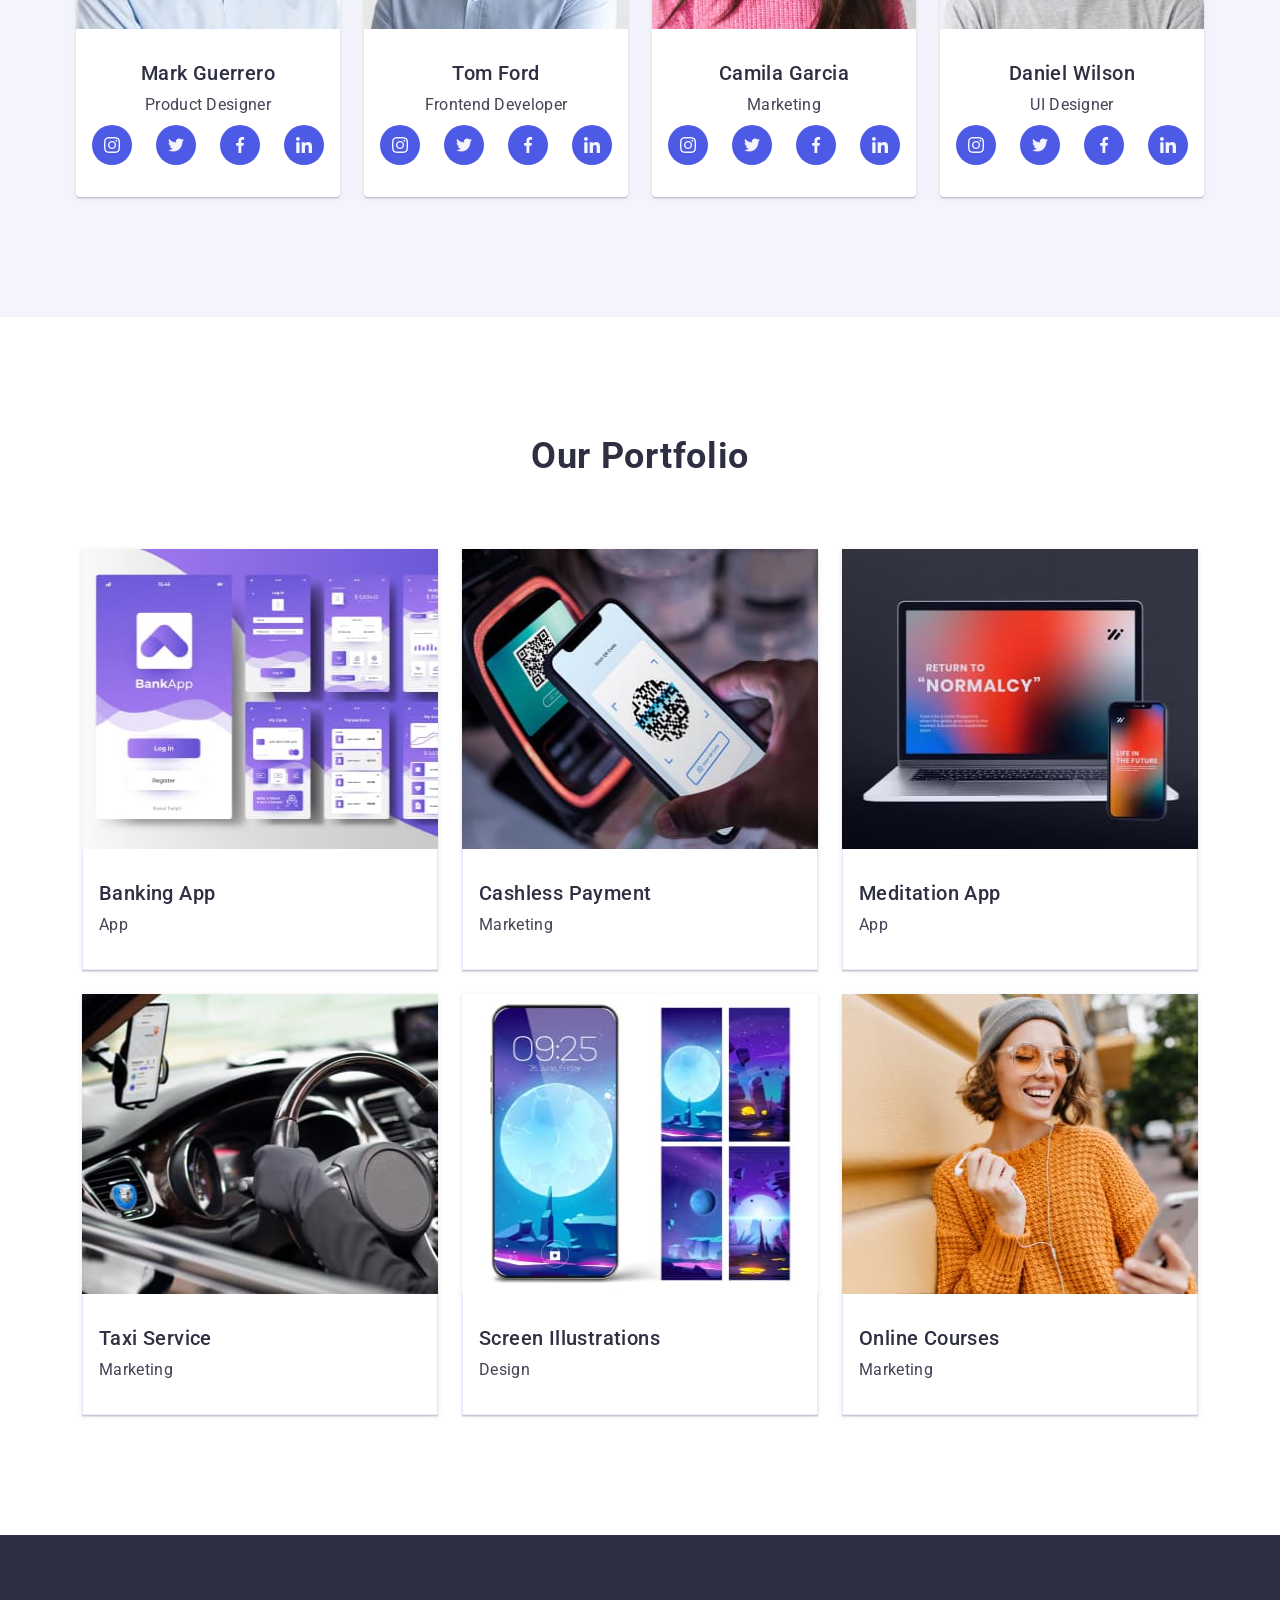
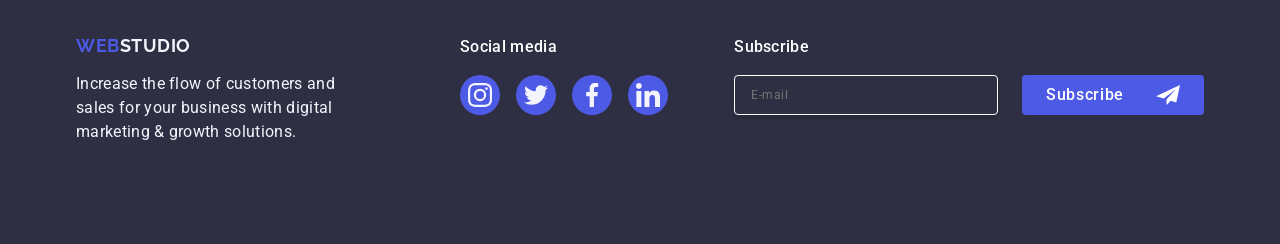
==== commit 5155a4d3: "2232" ====
--- a/index.html
+++ b/index.html
@@ -111,7 +111,7 @@
                 <ul class="team-item">
                     <li class="team-list">
                         <picture>
-                            <source media="(max-width: 360px)" 
+                            <source media="(max-width: px)" 
                             srcset="
                             ./images/team/MarkGuerrero.jpg 1x,
                             ./images/team/img2x-3.jpg 2x
@@ -161,7 +161,7 @@
                     </li>
                     <li class="team-list">
                         <picture>
-                            <source media="(max-width: 360px)" 
+                            <source media="(max-width: px)" 
                             srcset="
                             ./images/team/TomFord.jpg 1x,
                             ./images/team/img2x-2.jpg 2x
@@ -209,7 +209,7 @@
                     </li>
                     <li class="team-list">
                         <picture>
-                            <source media="(max-width: 360px)" 
+                            <source media="(max-width: px)" 
                             srcset="
                             ./images/team/CamilaGarcia.jpg 1x,
                             ./images/team/img2x-1.jpg 2x
@@ -257,7 +257,7 @@
                     </li>
                     <li class="team-list">
                         <picture>
-                            <source media="(max-width: 360px)" 
+                            <source media="(max-width: px)" 
                             srcset="
                             ./images/team/DanielWilson.jpg 1x,
                             ./images/team/img2x.jpg 2x
--- a/css/styles.css
+++ b/css/styles.css
@@ -156,6 +156,7 @@
     color: #2e2f42;
     padding: 24px 0;
     transition: color 250ms cubic-bezier(0.4, 0, 0.2, 1);
+    display: block;
 }
 
 .navigation-list .navigation-link:hover,
@@ -163,20 +164,42 @@
     color: #404bbf;
 }
 
-.navigation-link .activ {
+.navigation-link.activ {
     color: #404bbf;
 }
 
-.navigation-link .activ ::after {
+/* .navigation-link.activ:after {
     content: "";
+    width: 100%;
+    height: 4px;
+    border-radius: 2px;
+    position: absolute;
+    background: #404BBF;
+    left: 0;
+    bottom: -1px;
+    display: block;
+   
+    transition-property: transform;
+    transition-duration: 250ms;
+    transition-timing-function: cubic-bezier(0.4, 0, 0.2, 1);
+
+}
+
+@media only screen and (min-width: 768px) {
+.navigation-link.activ:after {
+    display: block;
+  }
+} */
+
+.navigation-link:after {
+    content: '';
     position: absolute;
     bottom: -1px;
-    display: block;
     width: 100%;
     height: 4px;
     border-radius: 2px;
     background: #404BBF;
-
+    left: 0;
     position: absolute;
     transition-property: transform;
     transform: scaleX(0);
@@ -186,9 +209,19 @@
 }
 
 @media only screen and (min-width: 768px) {
-.navigation-link .activ::after {
-    display: inline-block;
-  }
+    .navigation-link:after {
+        display: inline-block;
+    }
+}
+
+.navigation-link:hover:after,
+.navigation-link:focus:after,
+.navigation-link.activ:after {
+    transform: scaleX(1);
+}
+
+.navigation-link.activ {
+    color: #404BBF;
 }
 
 .address {
@@ -240,7 +273,7 @@
 }
 
 .address-link {
-    padding: 24px 0;
+    padding: 22px 0;
     text-decoration: none;
     transition: color 250ms cubic-bezier(0.4, 0, 0.2, 1);
 }
@@ -641,6 +674,13 @@
 
 .portfolio-list {
     transition: box-shadow 250ms cubic-bezier(0.4, 0, 0.2, 1);
+    box-shadow: 0px 2px 1px 0px rgba(46, 47, 66, 0.08), 0px 1px 1px 0px rgba(46, 47, 66, 0.16), 0px 1px 6px 0px rgba(46, 47, 66, 0.08);
+}
+
+@media only screen and (max-width: 1157px) {
+.portfolio-list {
+    box-shadow: 0px 2px 1px 0px rgba(46, 47, 66, 0.08), 0px 1px 1px 0px rgba(46, 47, 66, 0.16), 0px 1px 6px 0px rgba(46, 47, 66, 0.08);
+  }
 }
 
 @media only screen and (min-width: 678px) {
@@ -657,9 +697,9 @@
 
 .portfolio-list:hover {
     box-shadow:0px 1px 6px rgba(46, 47, 66, 0.08),
-        0px 1px 1px rgba(46, 47, 66, 0.16),
-        0px 2px 1px rgba(46, 47, 66, 0.08);
-        transform: translateY(0%)
+    0px 1px 1px rgba(46, 47, 66, 0.16),
+    0px 2px 1px rgba(46, 47, 66, 0.08);
+    transform: translateY(0%)
 }
 
 .portfolio-wrapper {
